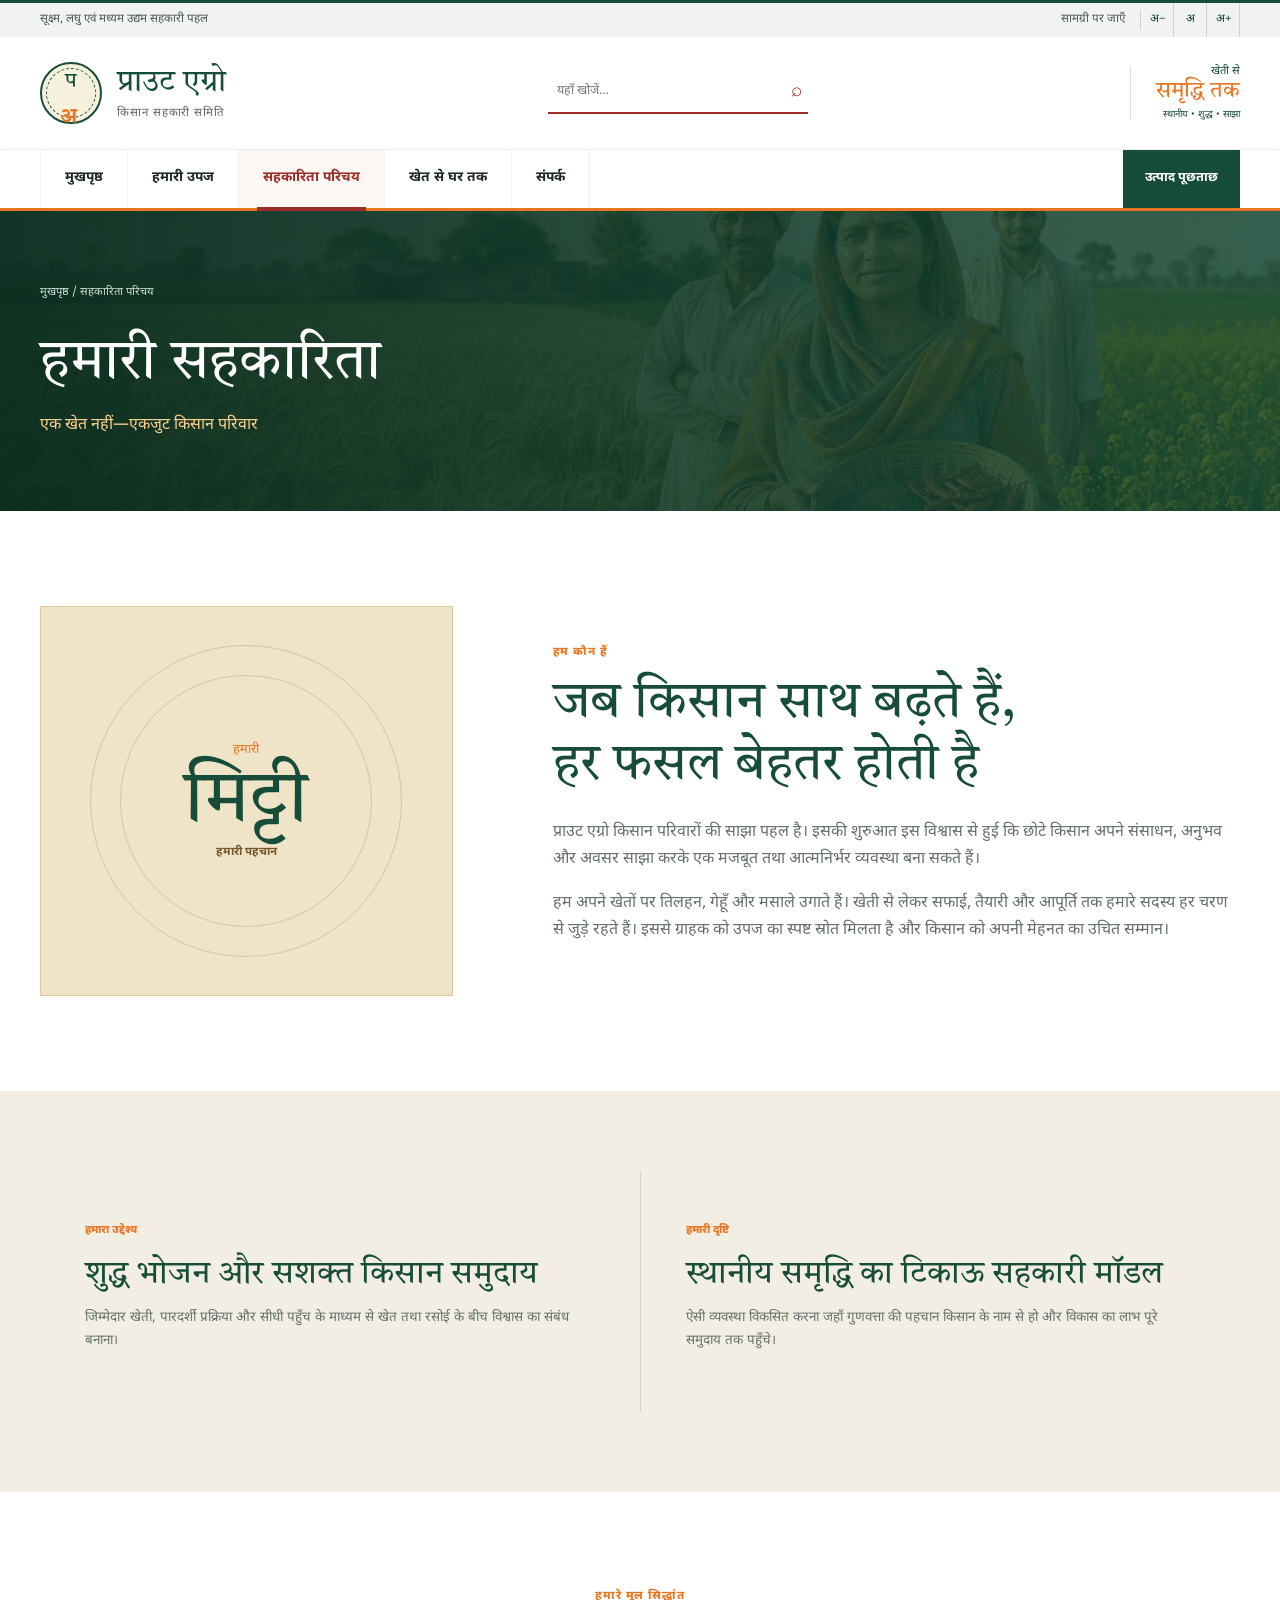
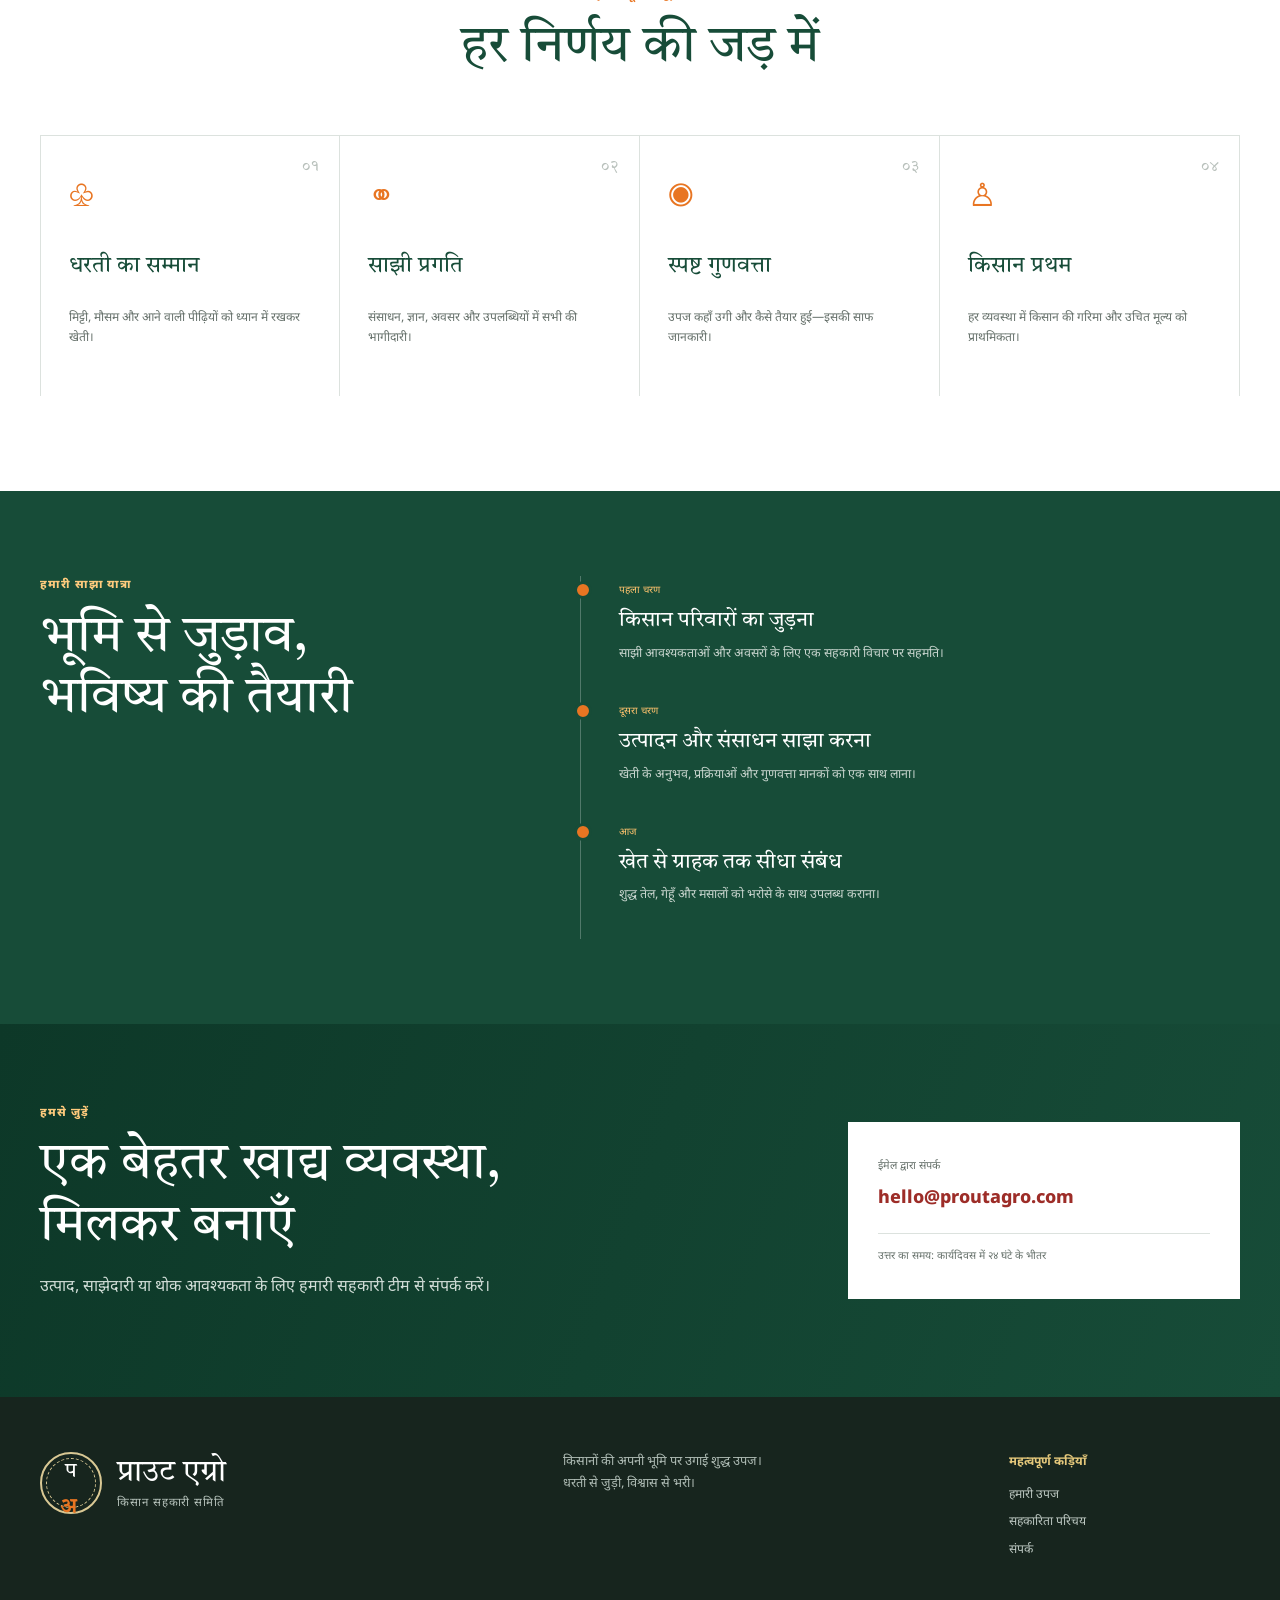
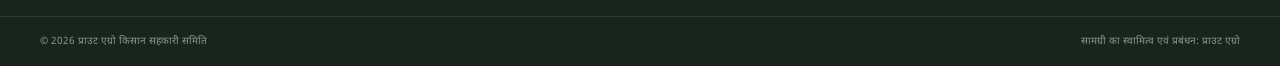
==== pages/about.html @ 356a177a "ui" ====
<!doctype html>
<html lang="hi">
<head>
  <meta charset="utf-8"><meta name="viewport" content="width=device-width, initial-scale=1"><meta name="description" content="प्राउट एग्रो किसान सहकारी समिति की सोच, कार्यप्रणाली और मूल्यों के बारे में जानें।"><meta name="theme-color" content="#174c38"><title>सहकारिता परिचय | प्राउट एग्रो</title><link rel="stylesheet" href="../css/style.css"><script src="../js/main.js" defer></script>
</head>
<body>
  <a class="skip-link" href="#mukhya">मुख्य सामग्री पर जाएँ</a>
  <div class="top-strip"><div class="container"><span>सूक्ष्म, लघु एवं मध्यम उद्यम सहकारी पहल</span><div><a href="#mukhya">सामग्री पर जाएँ</a><button type="button" data-size="minus" aria-label="अक्षर छोटे करें">अ−</button><button type="button" data-size="reset" aria-label="अक्षर सामान्य करें">अ</button><button type="button" data-size="plus" aria-label="अक्षर बड़े करें">अ+</button></div></div></div>
  <header class="site-header"><div class="container identity-row"><a class="brand" href="../index.html" aria-label="प्राउट एग्रो मुखपृष्ठ"><span class="brand-seal"><i>प</i><b>अ</b></span><span><strong>प्राउट एग्रो</strong><small>किसान सहकारी समिति</small></span></a><form class="search" role="search"><label class="sr-only" for="khoj">खोजें</label><input id="khoj" type="search" placeholder="यहाँ खोजें…"><button type="submit" aria-label="खोजें">⌕</button></form><div class="identity-badge"><span>खेती से</span><strong>समृद्धि तक</strong><small>स्थानीय • शुद्ध • साझा</small></div></div><div class="nav-bar"><div class="container nav-wrap"><button class="nav-toggle" type="button" aria-expanded="false" aria-controls="site-nav"><span class="sr-only">मेन्यू खोलें</span><span></span><span></span><span></span></button><nav id="site-nav" class="site-nav" aria-label="मुख्य मेन्यू"><a href="../index.html">मुखपृष्ठ</a><a href="../index.html#upaj">हमारी उपज</a><a class="active" href="about.html">सहकारिता परिचय</a><a href="../index.html#prakriya">खेत से घर तक</a><a href="../index.html#sampark">संपर्क</a></nav><a class="nav-enquiry" href="../index.html#sampark">उत्पाद पूछताछ</a></div></div></header>
  <main id="mukhya">
    <section class="page-banner"><div class="container"><p>मुखपृष्ठ / सहकारिता परिचय</p><h1>हमारी सहकारिता</h1><span>एक खेत नहीं—एकजुट किसान परिवार</span></div></section>
    <section class="about-lead section"><div class="container about-grid"><div class="about-mark"><span>हमारी</span><strong>मिट्टी</strong><b>हमारी पहचान</b></div><div><p class="section-tag">हम कौन हैं</p><h2>जब किसान साथ बढ़ते हैं,<br>हर फसल बेहतर होती है</h2><p>प्राउट एग्रो किसान परिवारों की साझा पहल है। इसकी शुरुआत इस विश्वास से हुई कि छोटे किसान अपने संसाधन, अनुभव और अवसर साझा करके एक मजबूत तथा आत्मनिर्भर व्यवस्था बना सकते हैं।</p><p>हम अपने खेतों पर तिलहन, गेहूँ और मसाले उगाते हैं। खेती से लेकर सफाई, तैयारी और आपूर्ति तक हमारे सदस्य हर चरण से जुड़े रहते हैं। इससे ग्राहक को उपज का स्पष्ट स्रोत मिलता है और किसान को अपनी मेहनत का उचित सम्मान।</p></div></div></section>
    <section class="mission"><div class="container mission-grid"><article><span>हमारा उद्देश्य</span><h2>शुद्ध भोजन और सशक्त किसान समुदाय</h2><p>जिम्मेदार खेती, पारदर्शी प्रक्रिया और सीधी पहुँच के माध्यम से खेत तथा रसोई के बीच विश्वास का संबंध बनाना।</p></article><article><span>हमारी दृष्टि</span><h2>स्थानीय समृद्धि का टिकाऊ सहकारी मॉडल</h2><p>ऐसी व्यवस्था विकसित करना जहाँ गुणवत्ता की पहचान किसान के नाम से हो और विकास का लाभ पूरे समुदाय तक पहुँचे।</p></article></div></section>
    <section class="section values"><div class="container"><div class="center-title"><p class="section-tag">हमारे मूल सिद्धांत</p><h2>हर निर्णय की जड़ में</h2></div><div class="values-grid"><article><b>०१</b><span>♧</span><h3>धरती का सम्मान</h3><p>मिट्टी, मौसम और आने वाली पीढ़ियों को ध्यान में रखकर खेती।</p></article><article><b>०२</b><span>⚭</span><h3>साझी प्रगति</h3><p>संसाधन, ज्ञान, अवसर और उपलब्धियों में सभी की भागीदारी।</p></article><article><b>०३</b><span>◉</span><h3>स्पष्ट गुणवत्ता</h3><p>उपज कहाँ उगी और कैसे तैयार हुई—इसकी साफ जानकारी।</p></article><article><b>०४</b><span>♙</span><h3>किसान प्रथम</h3><p>हर व्यवस्था में किसान की गरिमा और उचित मूल्य को प्राथमिकता।</p></article></div></div></section>
    <section class="history"><div class="container history-grid"><div><p class="section-tag light">हमारी साझा यात्रा</p><h2>भूमि से जुड़ाव,<br>भविष्य की तैयारी</h2></div><ol><li><span>पहला चरण</span><strong>किसान परिवारों का जुड़ना</strong><p>साझी आवश्यकताओं और अवसरों के लिए एक सहकारी विचार पर सहमति।</p></li><li><span>दूसरा चरण</span><strong>उत्पादन और संसाधन साझा करना</strong><p>खेती के अनुभव, प्रक्रियाओं और गुणवत्ता मानकों को एक साथ लाना।</p></li><li><span>आज</span><strong>खेत से ग्राहक तक सीधा संबंध</strong><p>शुद्ध तेल, गेहूँ और मसालों को भरोसे के साथ उपलब्ध कराना।</p></li></ol></div></section>
    <section class="contact"><div class="container contact-grid"><div><p class="section-tag light">हमसे जुड़ें</p><h2>एक बेहतर खाद्य व्यवस्था,<br>मिलकर बनाएँ</h2><p>उत्पाद, साझेदारी या थोक आवश्यकता के लिए हमारी सहकारी टीम से संपर्क करें।</p></div><div class="contact-card"><span>ईमेल द्वारा संपर्क</span><a href="mailto:hello@proutagro.com">hello@proutagro.com</a><hr><small>उत्तर का समय: कार्यदिवस में २४ घंटे के भीतर</small></div></div></section>
  </main>
  <footer><div class="container footer-main"><a class="brand footer-brand" href="../index.html"><span class="brand-seal"><i>प</i><b>अ</b></span><span><strong>प्राउट एग्रो</strong><small>किसान सहकारी समिति</small></span></a><p>किसानों की अपनी भूमि पर उगाई शुद्ध उपज।<br>धरती से जुड़ी, विश्वास से भरी।</p><div><strong>महत्वपूर्ण कड़ियाँ</strong><a href="../index.html#upaj">हमारी उपज</a><a href="about.html">सहकारिता परिचय</a><a href="../index.html#sampark">संपर्क</a></div></div><div class="footer-bottom"><div class="container"><span>© <span data-year></span> प्राउट एग्रो किसान सहकारी समिति</span><span>सामग्री का स्वामित्व एवं प्रबंधन: प्राउट एग्रो</span></div></div></footer>
</body></html>
---- css/style.css ----
@import url('https://fonts.googleapis.com/css2?family=Noto+Sans+Devanagari:wght@400;500;600;700;800&family=Tiro+Devanagari+Hindi:ital@0;1&display=swap');
:root{--green:#174c38;--green2:#0d3828;--saffron:#e87522;--gold:#dca431;--cream:#f7f3e8;--paper:#fff;--ink:#1d2923;--muted:#66716b;--line:#dce2de;--red:#9d2d28;--dev:"Noto Sans Devanagari",sans-serif;--serif:"Tiro Devanagari Hindi",serif}*{box-sizing:border-box}html{scroll-behavior:smooth}body{margin:0;font-family:var(--dev);color:var(--ink);background:#fff;line-height:1.7}a{text-decoration:none;color:inherit}button,input{font:inherit}.container{width:min(1200px,calc(100% - 40px));margin:auto}.skip-link{position:absolute;left:-9999px;background:#fff;padding:8px;z-index:99}.skip-link:focus{left:8px}.sr-only{position:absolute;width:1px;height:1px;padding:0;margin:-1px;overflow:hidden;clip:rect(0,0,0,0);white-space:nowrap;border:0}
.top-strip{background:#f1f3f2;border-top:3px solid var(--green);font-size:.73rem;color:#4c5751}.top-strip .container{height:34px;display:flex;align-items:center;justify-content:space-between}.top-strip .container>div{display:flex;align-items:center;height:100%}.top-strip a{padding:0 15px;border-right:1px solid #ccd2ce}.top-strip button{height:100%;min-width:33px;border:0;border-right:1px solid #ccd2ce;background:transparent;color:var(--green);cursor:pointer}.site-header{background:#fff}.identity-row{height:112px;display:flex;align-items:center;justify-content:space-between;gap:35px}.brand{display:flex;align-items:center;gap:15px}.brand-seal{width:62px;height:62px;border:2px solid var(--green);border-radius:50%;position:relative;display:grid;place-items:center;background:#f5f1dc;color:var(--green)}.brand-seal:after{content:"";position:absolute;inset:4px;border:1px dashed var(--green);border-radius:50%}.brand-seal i,.brand-seal b{font-style:normal;font-family:var(--serif);font-size:21px;position:relative;z-index:1}.brand-seal b{color:var(--saffron);margin-left:-5px}.brand>span:last-child{display:flex;flex-direction:column;line-height:1.2}.brand strong{font-family:var(--serif);font-size:1.9rem;color:var(--green);font-weight:400}.brand small{font-size:.72rem;color:#5b665f;letter-spacing:.08em;margin-top:5px}.search{display:flex;border-bottom:2px solid var(--red);width:260px}.search input{border:0;background:transparent;padding:9px;width:100%;outline:none;font-size:.78rem}.search button{border:0;background:transparent;color:var(--red);font-size:1.2rem}.identity-badge{border-left:1px solid var(--line);padding-left:25px;display:flex;flex-direction:column;text-align:right;line-height:1.15;color:var(--green)}.identity-badge span{font-size:.7rem}.identity-badge strong{font-family:var(--serif);font-size:1.4rem;color:var(--saffron);font-weight:400}.identity-badge small{font-size:.6rem;margin-top:5px}.nav-bar{border-top:1px solid #edf0ee;border-bottom:3px solid var(--saffron);box-shadow:0 2px 6px rgba(20,50,35,.08)}.nav-wrap{height:58px;display:flex;align-items:stretch;justify-content:space-between}.site-nav{display:flex;align-items:stretch}.site-nav a{display:flex;align-items:center;padding:0 24px;font-weight:700;font-size:.86rem;border-right:1px solid #edf0ee;position:relative}.site-nav a:first-child{border-left:1px solid #edf0ee}.site-nav a.active,.site-nav a:hover{color:var(--red);background:#fbf7f2}.site-nav a.active:after{content:"";height:4px;background:var(--red);position:absolute;bottom:-3px;left:18px;right:18px}.nav-enquiry{display:flex;align-items:center;background:var(--green);color:white;padding:0 22px;font-size:.8rem;font-weight:700}.nav-toggle{display:none;border:0;background:transparent}.nav-toggle span:not(.sr-only){display:block;width:25px;height:2px;background:var(--green);margin:5px}
.hero{height:590px;position:relative;overflow:hidden;background:#e8dfca}.hero>img{width:100%;height:100%;object-fit:cover;object-position:center}.hero-shade{position:absolute;inset:0;background:linear-gradient(90deg,rgba(8,31,22,.83) 0%,rgba(8,31,22,.48) 35%,transparent 61%)}.hero-content{position:absolute;inset:0;display:flex;justify-content:center;flex-direction:column;color:white}.hero-kicker{display:inline-block;font-size:.78rem;letter-spacing:.08em;color:#ffe3a3;font-weight:700;margin:0 0 14px}.hero h1{font-family:var(--serif);font-size:clamp(3.4rem,6vw,6rem);font-weight:400;line-height:1.06;margin:0;text-shadow:0 2px 3px rgba(0,0,0,.15)}.hero h1 span{color:#ffb14d}.hero-content>p:not(.hero-kicker){max-width:580px;font-size:1.1rem;margin:22px 0 30px;color:#f2f5f3}.hero-actions{display:flex;gap:12px}.button{padding:13px 23px;font-weight:700;font-size:.86rem;display:inline-flex;align-items:center;justify-content:center;border-radius:2px}.saffron{background:var(--saffron);color:white}.outline{color:white;border:1px solid rgba(255,255,255,.72)}.pale{background:#fff;color:var(--green)}.hero-dots{position:absolute;bottom:22px;left:50%;display:flex;gap:8px}.hero-dots i{width:9px;height:9px;border-radius:50%;background:rgba(255,255,255,.6)}.hero-dots .current{width:26px;border-radius:5px;background:var(--saffron)}
.notice{height:48px;background:#eee;color:#27322c;border-bottom:1px solid #d6dad7;font-size:.76rem}.notice .container{height:100%;display:flex;align-items:center}.notice strong{height:100%;display:flex;align-items:center;gap:7px;white-space:nowrap;color:white;background:var(--red);padding:0 20px;position:relative}.notice strong:after{content:"";position:absolute;right:-12px;border-top:24px solid transparent;border-bottom:24px solid transparent;border-left:12px solid var(--red)}.ticker{overflow:hidden;margin-left:28px;white-space:nowrap}.ticker p{margin:0;animation:ticker 24s linear infinite}@keyframes ticker{from{transform:translateX(25%)}to{transform:translateX(-100%)}}.quick-links{background:#fff;border-bottom:1px solid var(--line);box-shadow:0 6px 15px rgba(20,50,35,.06)}.quick-grid{display:grid;grid-template-columns:repeat(4,1fr)}.quick-grid>a{min-height:105px;display:flex;align-items:center;gap:16px;padding:15px 30px;border-right:1px solid var(--line)}.quick-grid>a:first-child{border-left:1px solid var(--line)}.quick-icon{width:46px;height:46px;border-radius:50%;display:grid;place-items:center;background:#f5eee1;color:var(--saffron);font-size:1.4rem}.quick-grid a>span:last-child{display:flex;flex-direction:column}.quick-grid strong{font-size:.94rem;color:var(--green)}.quick-grid small{font-size:.67rem;color:var(--muted)}
.section{padding:95px 0}.section-tag{color:var(--saffron);font-size:.72rem;font-weight:800;letter-spacing:.08em;margin:0 0 12px}.section-tag.light{color:#ffcb7d}.title-row{display:flex;justify-content:space-between;align-items:end;gap:60px;margin-bottom:45px}.title-row h2,.cooperative h2,.center-title h2,.contact h2,.about-lead h2,.mission h2,.history h2{font-family:var(--serif);font-size:clamp(2.1rem,4vw,3.4rem);line-height:1.2;font-weight:400;margin:0;color:var(--green)}.title-row>p{max-width:470px;color:var(--muted);margin:0}.produce{background:#faf9f5}.produce-grid{display:grid;grid-template-columns:repeat(3,1fr);gap:25px}.produce-grid article{background:white;border:1px solid #e3e3dd;box-shadow:0 5px 15px rgba(15,52,37,.05);transition:.25s}.produce-grid article:hover{transform:translateY(-5px);box-shadow:0 12px 25px rgba(15,52,37,.1)}.produce-visual{height:210px;display:flex;align-items:center;justify-content:center;flex-direction:column;color:white;position:relative;overflow:hidden}.produce-visual:before,.produce-visual:after{content:"";position:absolute;border-radius:50%;border:1px solid rgba(255,255,255,.25)}.produce-visual:before{width:170px;height:170px}.produce-visual:after{width:125px;height:125px}.produce-visual span,.produce-visual b{position:relative;z-index:1}.produce-visual span{font-size:.8rem}.produce-visual b{font-family:var(--serif);font-size:3.1rem;font-weight:400}.mustard{background:radial-gradient(circle at 70% 30%,#e5af2b,#a86510)}.wheat{background:radial-gradient(circle at 70% 30%,#d5b470,#856129)}.spices{background:radial-gradient(circle at 70% 30%,#d1643a,#7b261e)}.card-body{padding:26px 28px 30px}.status{font-size:.62rem;color:var(--red);background:#fbebe9;padding:5px 9px;font-weight:700}.card-body h3{font-family:var(--serif);font-size:1.65rem;color:var(--green);font-weight:400;margin:16px 0 6px}.card-body p{font-size:.83rem;color:var(--muted);min-height:72px}.card-body a{font-size:.77rem;color:var(--red);font-weight:800}.card-body a b{margin-left:8px}
.cooperative{background:var(--green);color:white;padding:90px 0;position:relative;overflow:hidden}.cooperative:after{content:"प";position:absolute;right:-30px;bottom:-180px;font-family:var(--serif);font-size:500px;color:rgba(255,255,255,.025)}.cooperative-grid{display:grid;grid-template-columns:1fr 1fr;gap:100px;align-items:center;position:relative;z-index:1}.cooperative h2,.contact h2,.history h2{color:white}.cooperative p:not(.section-tag){color:#d6e0db;max-width:600px;margin:20px 0 30px}.stats{display:grid;grid-template-columns:1fr 1fr;border:1px solid rgba(255,255,255,.2)}.stats>div{padding:30px;border-right:1px solid rgba(255,255,255,.2);border-bottom:1px solid rgba(255,255,255,.2);display:flex;flex-direction:column}.stats>div:nth-child(even){border-right:0}.stats>div:nth-child(n+3){border-bottom:0}.stats strong{font-family:var(--serif);font-size:2.6rem;color:#ffbd61;font-weight:400}.stats span{font-size:.73rem;color:#dce5e0}.center-title{text-align:center;margin-bottom:55px}.center-title>p:last-child{color:var(--muted)}.process-line{display:grid;grid-template-columns:repeat(4,1fr);position:relative}.process-line:before{content:"";position:absolute;height:2px;left:12%;right:12%;top:53px;background:#e0d5bf}.process-line>div{text-align:center;position:relative;padding:0 28px}.process-line i{position:absolute;top:0;right:30%;width:25px;height:25px;background:var(--saffron);color:white;border-radius:50%;font-style:normal;font-size:.65rem;display:grid;place-items:center;z-index:2}.process-symbol{width:105px;height:105px;border-radius:50%;display:grid;place-items:center;background:var(--cream);border:7px solid white;box-shadow:0 0 0 1px #e0d5bf;margin:auto;font-size:2.5rem;color:var(--green);position:relative}.process-line h3{font-family:var(--serif);font-size:1.3rem;color:var(--green);font-weight:400;margin:20px 0 5px}.process-line p{font-size:.76rem;color:var(--muted);margin:0}.contact{padding:80px 0;background:linear-gradient(110deg,var(--green2),var(--green));color:white}.contact-grid{display:grid;grid-template-columns:1.3fr .7fr;gap:80px;align-items:center}.contact p:not(.section-tag){max-width:620px;color:#d1ddd7}.contact-card{background:white;color:var(--ink);padding:30px}.contact-card span{font-size:.68rem;color:var(--muted)}.contact-card a{display:block;color:var(--red);font-size:1.12rem;font-weight:800;margin:5px 0 18px}.contact-card hr{border:0;border-top:1px solid var(--line)}.contact-card small{color:var(--muted);font-size:.66rem}
footer{background:#17251e;color:white}.footer-main{padding:55px 0;display:grid;grid-template-columns:1.2fr 1fr .6fr;gap:60px;align-items:start}.footer-brand .brand-seal{border-color:#d9c894;background:transparent;color:#fff}.footer-brand .brand-seal:after{border-color:#d9c894}.footer-brand strong{color:white}.footer-brand small{color:#b8c4bd}.footer-main>p{color:#aebbb4;font-size:.8rem;margin:0}.footer-main>div{display:flex;flex-direction:column;gap:7px;font-size:.76rem}.footer-main>div strong{color:#e5c87b;margin-bottom:5px}.footer-main>div a{color:#bdc8c2}.footer-bottom{border-top:1px solid rgba(255,255,255,.1);padding:16px 0;font-size:.63rem;color:#87978e}.footer-bottom .container{display:flex;justify-content:space-between}
.page-banner{background:linear-gradient(90deg,rgba(9,46,32,.96),rgba(23,76,56,.8)),url('../media/kisan-sahkarita-hero.png') center 58%/cover;padding:72px 0;color:white}.page-banner p{font-size:.7rem;color:#d0dcd6;margin:0}.page-banner h1{font-family:var(--serif);font-size:3.5rem;font-weight:400;margin:15px 0 0}.page-banner span{color:#ffd18e}.about-grid{display:grid;grid-template-columns:.75fr 1.25fr;gap:100px;align-items:center}.about-mark{height:390px;background:#efe4c7;display:flex;flex-direction:column;align-items:center;justify-content:center;position:relative;border:1px solid #ddca9b}.about-mark:before,.about-mark:after{content:"";position:absolute;border:1px solid rgba(23,76,56,.18);border-radius:50%}.about-mark:before{width:250px;height:250px}.about-mark:after{width:310px;height:310px}.about-mark span,.about-mark strong,.about-mark b{position:relative;z-index:1}.about-mark span{font-size:.8rem;color:var(--saffron)}.about-mark strong{font-family:var(--serif);font-size:4.6rem;color:var(--green);font-weight:400;line-height:1.1}.about-mark b{font-size:.72rem;color:#76572d}.about-lead h2{margin-bottom:22px}.about-lead p:not(.section-tag){color:var(--muted)}.mission{background:#f2eee3;padding:80px 0}.mission-grid{display:grid;grid-template-columns:1fr 1fr;gap:1px;background:#d9d4c8}.mission article{background:#f2eee3;padding:45px}.mission article>span{font-size:.7rem;font-weight:800;color:var(--saffron)}.mission h2{font-size:2rem;margin:12px 0}.mission p{color:var(--muted);font-size:.84rem}.values-grid{display:grid;grid-template-columns:repeat(4,1fr);border-top:1px solid var(--line)}.values-grid article{position:relative;padding:35px 28px;border-right:1px solid var(--line)}.values-grid article:first-child{border-left:1px solid var(--line)}.values-grid b{position:absolute;right:20px;top:18px;color:#b9c1bc;font-family:var(--serif);font-weight:400}.values-grid>article>span{font-size:2rem;color:var(--saffron)}.values-grid h3{font-family:var(--serif);font-size:1.4rem;color:var(--green);font-weight:400}.values-grid p{font-size:.76rem;color:var(--muted)}.history{background:var(--green);color:white;padding:85px 0}.history-grid{display:grid;grid-template-columns:.8fr 1.2fr;gap:100px}.history ol{list-style:none;margin:0;padding:0;border-left:1px solid rgba(255,255,255,.25)}.history li{padding:0 0 32px 38px;position:relative}.history li:before{content:"";position:absolute;left:-7px;top:5px;width:12px;height:12px;border-radius:50%;background:var(--saffron);border:3px solid var(--green)}.history li span{font-size:.63rem;color:#ffc36d}.history li strong{display:block;font-family:var(--serif);font-size:1.3rem;font-weight:400}.history li p{color:#c7d4cd;font-size:.78rem;margin:5px 0 0}
@media(max-width:900px){.identity-badge{display:none}.site-nav{display:none;position:absolute;top:100%;left:0;right:0;background:white;flex-direction:column;z-index:20;box-shadow:0 10px 20px rgba(0,0,0,.1)}.site-nav.open{display:flex}.site-nav a{padding:15px 20px;border-bottom:1px solid var(--line)}.nav-wrap{position:relative}.nav-toggle{display:block}.nav-enquiry{margin-left:auto}.hero{height:530px}.hero>img{object-position:62% center}.quick-grid{grid-template-columns:1fr 1fr}.produce-grid{grid-template-columns:1fr}.produce-grid article{display:grid;grid-template-columns:.7fr 1.3fr}.cooperative-grid,.contact-grid,.about-grid,.history-grid{grid-template-columns:1fr}.process-line{grid-template-columns:1fr 1fr;gap:45px}.process-line:before{display:none}.values-grid{grid-template-columns:1fr 1fr}.footer-main{grid-template-columns:1fr 1fr}.footer-main>p{grid-column:1/-1}}
@media(max-width:600px){.container{width:min(100% - 28px,1200px)}.top-strip .container>span,.top-strip a{display:none}.top-strip .container{justify-content:flex-end}.identity-row{height:90px}.brand-seal{width:52px;height:52px}.brand strong{font-size:1.45rem}.search{display:none}.nav-wrap{height:52px}.hero{height:580px}.hero>img{object-position:68% center}.hero-shade{background:linear-gradient(90deg,rgba(8,31,22,.9),rgba(8,31,22,.47))}.hero-content{justify-content:flex-end;padding-bottom:70px}.hero h1{font-size:3.25rem}.hero-content>p:not(.hero-kicker){font-size:.9rem}.hero-actions{flex-direction:column;align-items:flex-start}.notice{height:44px}.notice strong{padding:0 10px}.quick-grid{grid-template-columns:1fr}.quick-grid>a{min-height:80px;border-bottom:1px solid var(--line)}.section{padding:65px 0}.title-row{flex-direction:column;align-items:flex-start;gap:20px}.produce-grid article{display:block}.cooperative-grid{gap:45px}.stats>div{padding:20px}.process-line{grid-template-columns:1fr}.contact-grid{gap:35px}.footer-main{grid-template-columns:1fr;gap:30px}.footer-main>p{grid-column:auto}.footer-bottom .container{flex-direction:column;gap:6px}.about-mark{height:310px}.mission-grid{grid-template-columns:1fr}.mission article{padding:30px}.values-grid{grid-template-columns:1fr}.values-grid article,.values-grid article:first-child{border-left:1px solid var(--line);border-bottom:1px solid var(--line)}.page-banner h1{font-size:2.8rem}}
@media(prefers-reduced-motion:reduce){html{scroll-behavior:auto}.ticker p{animation:none}.produce-grid article{transition:none}}
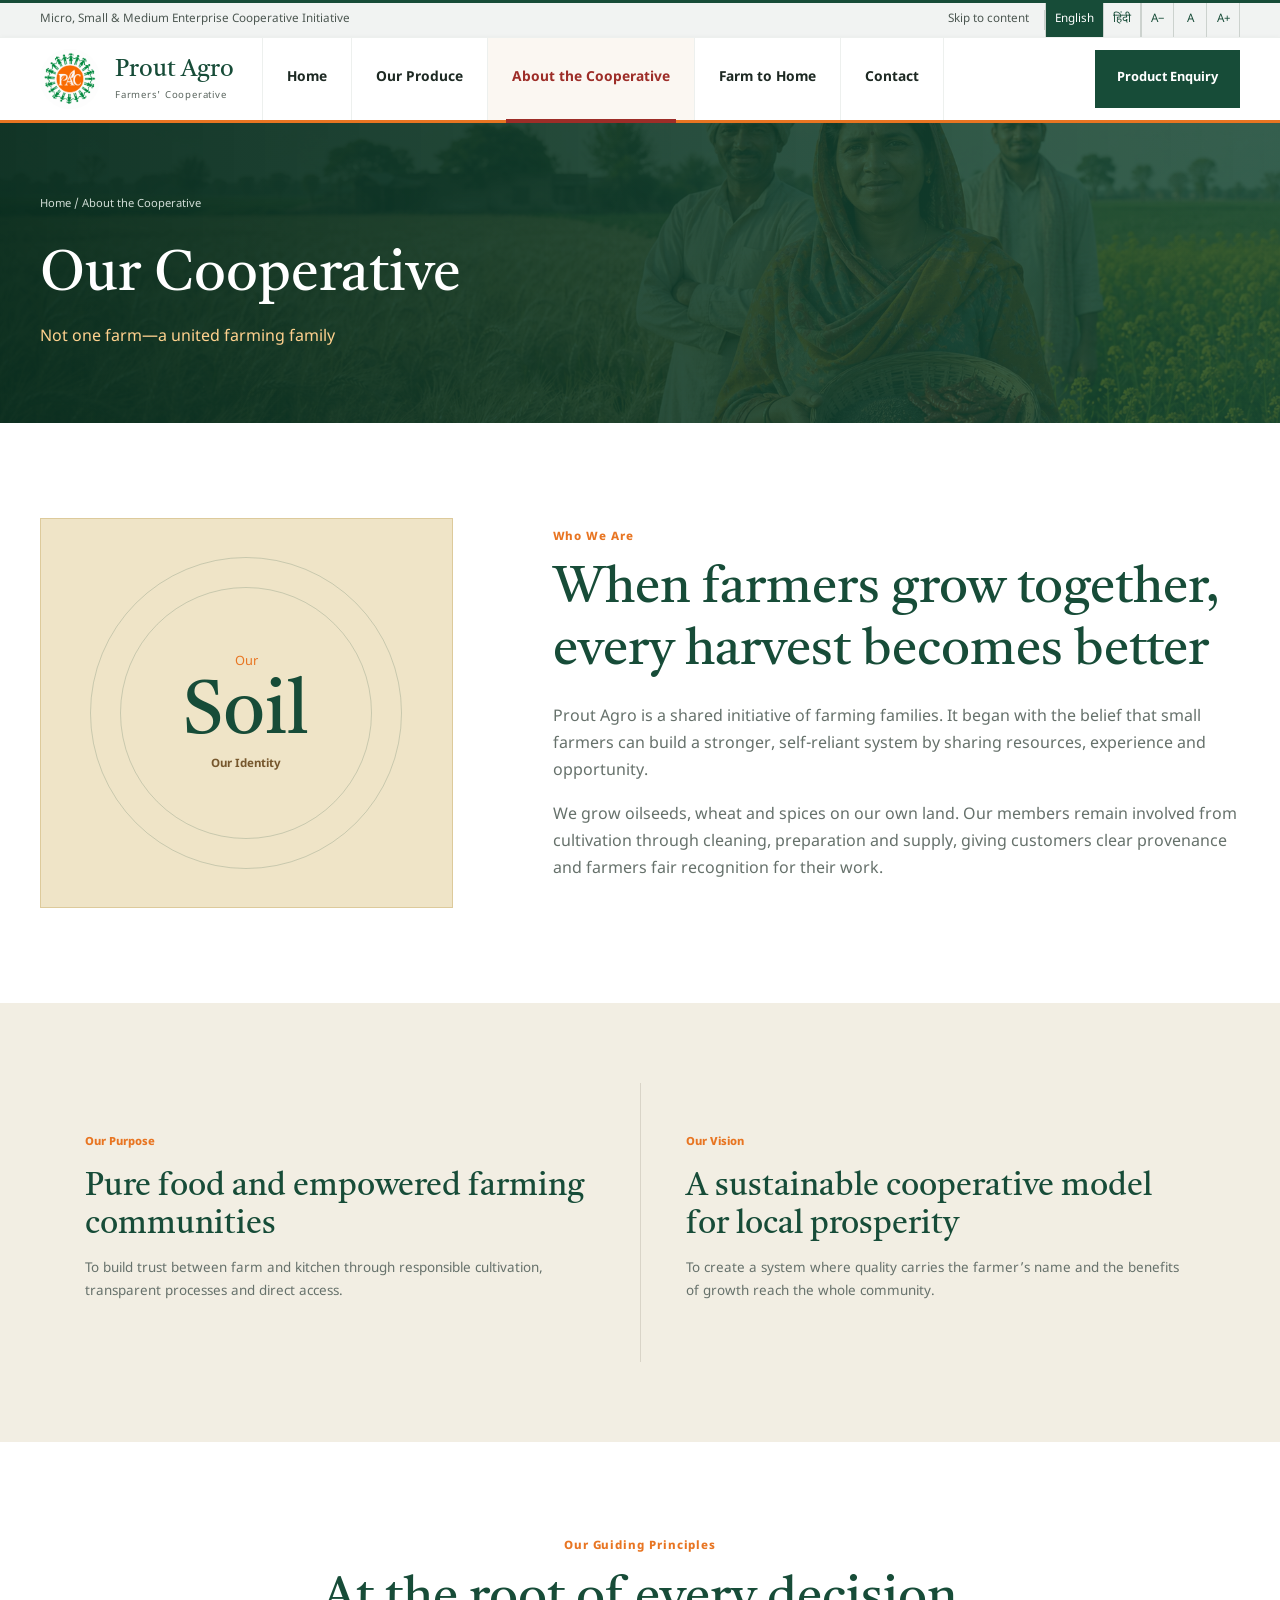
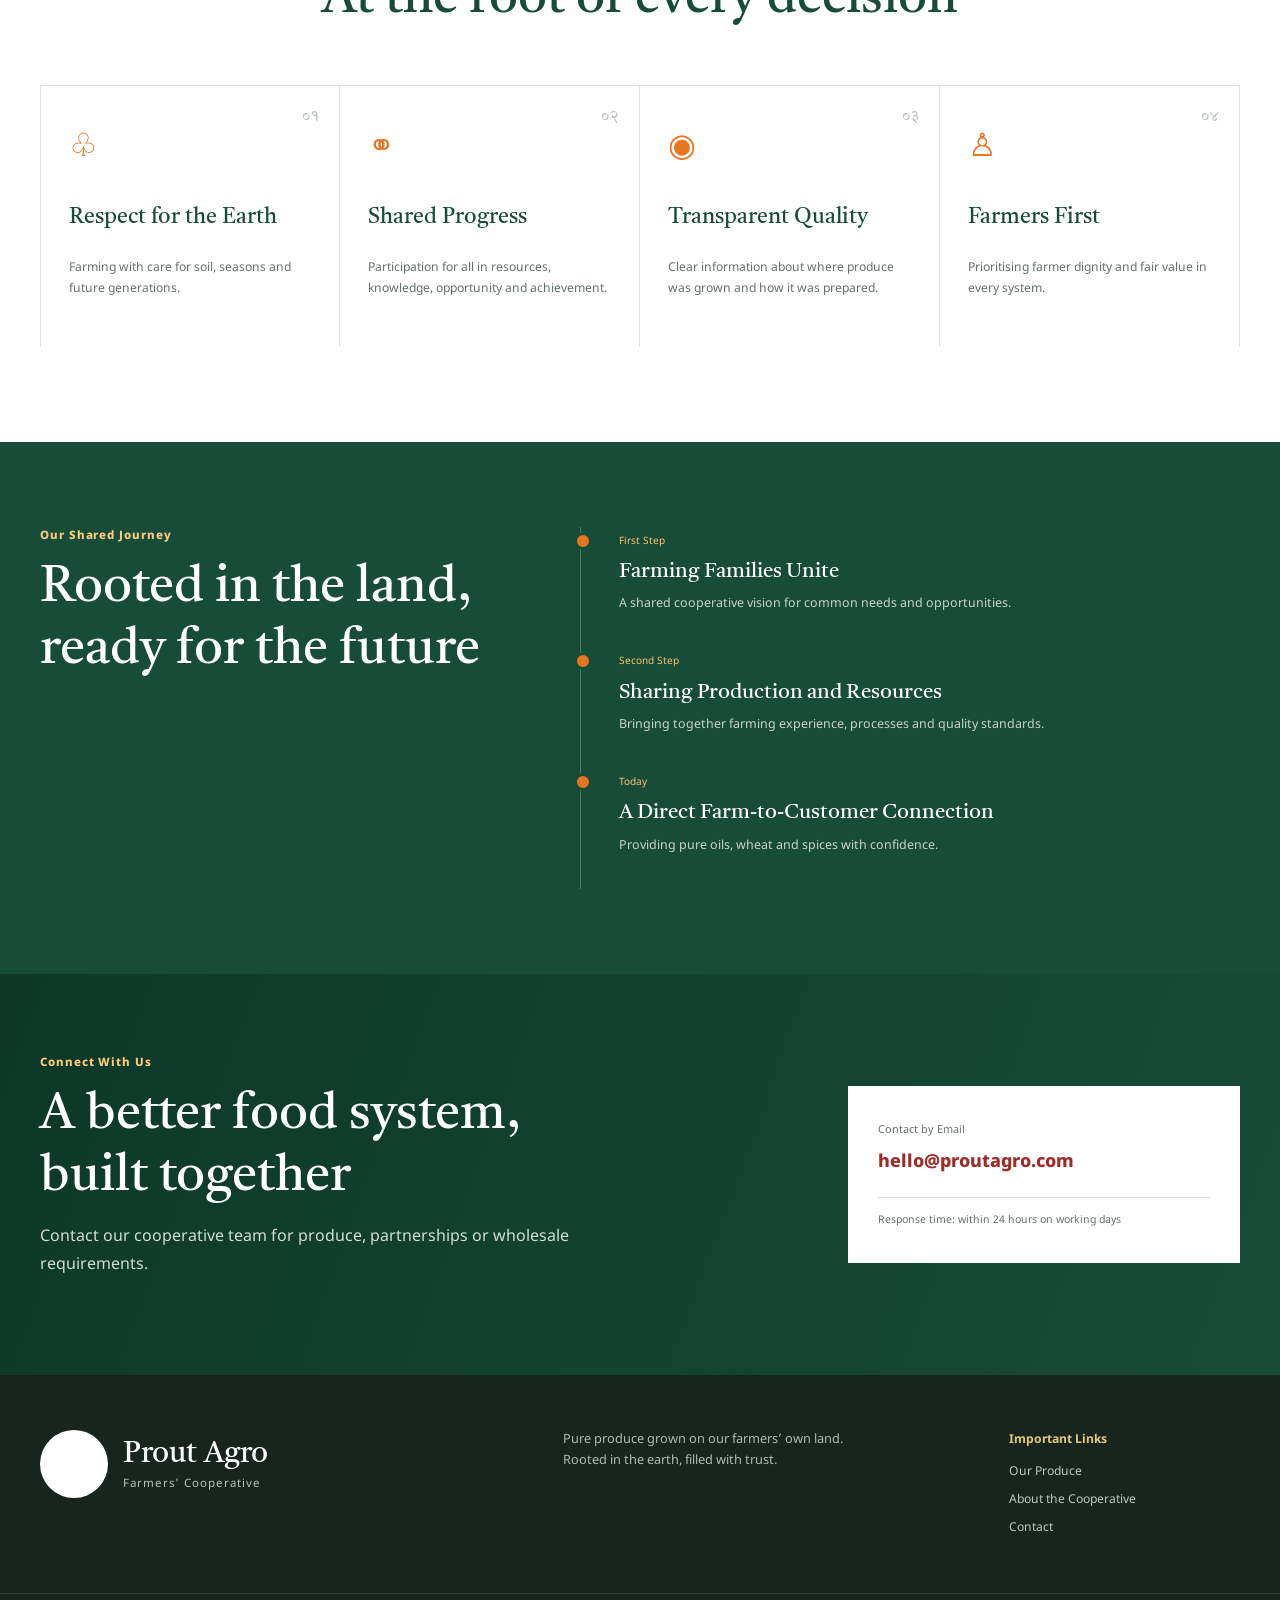
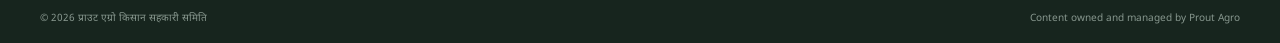
==== commit 6d663919: "ui" ====
--- a/pages/about.html
+++ b/pages/about.html
@@ -1,11 +1,11 @@
 <!doctype html>
-<html lang="hi">
+<html lang="en">
 <head>
-  <meta charset="utf-8"><meta name="viewport" content="width=device-width, initial-scale=1"><meta name="description" content="प्राउट एग्रो किसान सहकारी समिति की सोच, कार्यप्रणाली और मूल्यों के बारे में जानें।"><meta name="theme-color" content="#174c38"><title>सहकारिता परिचय | प्राउट एग्रो</title><link rel="stylesheet" href="../css/style.css"><script src="../js/main.js" defer></script>
+  <meta charset="utf-8"><meta name="viewport" content="width=device-width, initial-scale=1"><meta name="description" content="Learn about Prout Agro, a farmer-owned MSME cooperative built around shared resources, responsible cultivation and honest farm produce."><meta name="keywords" content="about Prout Agro, farmers cooperative, Indian MSME, cooperative farming, responsible agriculture"><meta name="author" content="Prout Agro Farmers' Cooperative"><meta name="robots" content="index, follow, max-image-preview:large"><meta name="theme-color" content="#174c38"><meta property="og:type" content="website"><meta property="og:site_name" content="Prout Agro"><meta property="og:title" content="About Prout Agro Farmers' Cooperative"><meta property="og:description" content="Meet the farmer-owned cooperative behind our oils, wheat and spices."><meta property="og:image" content="../media/kisan-sahkarita-hero.png"><meta property="og:image:alt" content="Prout Agro cooperative farmers in their fields"><meta property="og:locale" content="en_IN"><meta property="og:locale:alternate" content="hi_IN"><meta name="twitter:card" content="summary_large_image"><meta name="twitter:title" content="About Prout Agro"><meta name="twitter:description" content="A shared purpose, responsible cultivation and honest farm produce."><meta name="twitter:image" content="../media/kisan-sahkarita-hero.png"><link rel="icon" type="image/png" href="../media/meta/favicon-96x96.png" sizes="96x96"><link rel="icon" type="image/svg+xml" href="../media/meta/favicon.svg"><link rel="shortcut icon" href="../media/meta/favicon.ico"><link rel="apple-touch-icon" sizes="180x180" href="../media/meta/apple-touch-icon.png"><link rel="manifest" href="../media/meta/site.webmanifest"><title>About the Cooperative | Prout Agro</title><link rel="stylesheet" href="../css/style.css"><script src="../js/main.js" defer></script><script type="application/ld+json">{"@context":"https://schema.org","@type":"AboutPage","name":"About Prout Agro Farmers' Cooperative","description":"The story, purpose and values of Prout Agro Farmers' Cooperative.","about":{"@type":"Organization","name":"Prout Agro Farmers' Cooperative","logo":"../media/logo.png"}}</script>
 </head>
 <body>
   <a class="skip-link" href="#mukhya">मुख्य सामग्री पर जाएँ</a>
-  <div class="top-strip"><div class="container"><span>सूक्ष्म, लघु एवं मध्यम उद्यम सहकारी पहल</span><div><a href="#mukhya">सामग्री पर जाएँ</a><button type="button" data-size="minus" aria-label="अक्षर छोटे करें">अ−</button><button type="button" data-size="reset" aria-label="अक्षर सामान्य करें">अ</button><button type="button" data-size="plus" aria-label="अक्षर बड़े करें">अ+</button></div></div></div>
+  <div class="top-strip"><div class="container"><span>सूक्ष्म, लघु एवं मध्यम उद्यम सहकारी पहल</span><div><a href="#mukhya">सामग्री पर जाएँ</a><span class="language-switch" aria-label="Language selection"><button class="active" type="button" data-language="en">English</button><button type="button" data-language="hi">हिंदी</button></span><button type="button" data-size="minus" aria-label="अक्षर छोटे करें">अ−</button><button type="button" data-size="reset" aria-label="अक्षर सामान्य करें">अ</button><button type="button" data-size="plus" aria-label="अक्षर बड़े करें">अ+</button></div></div></div>
   <header class="site-header"><div class="container identity-row"><a class="brand" href="../index.html" aria-label="प्राउट एग्रो मुखपृष्ठ"><span class="brand-seal"><i>प</i><b>अ</b></span><span><strong>प्राउट एग्रो</strong><small>किसान सहकारी समिति</small></span></a><form class="search" role="search"><label class="sr-only" for="khoj">खोजें</label><input id="khoj" type="search" placeholder="यहाँ खोजें…"><button type="submit" aria-label="खोजें">⌕</button></form><div class="identity-badge"><span>खेती से</span><strong>समृद्धि तक</strong><small>स्थानीय • शुद्ध • साझा</small></div></div><div class="nav-bar"><div class="container nav-wrap"><button class="nav-toggle" type="button" aria-expanded="false" aria-controls="site-nav"><span class="sr-only">मेन्यू खोलें</span><span></span><span></span><span></span></button><nav id="site-nav" class="site-nav" aria-label="मुख्य मेन्यू"><a href="../index.html">मुखपृष्ठ</a><a href="../index.html#upaj">हमारी उपज</a><a class="active" href="about.html">सहकारिता परिचय</a><a href="../index.html#prakriya">खेत से घर तक</a><a href="../index.html#sampark">संपर्क</a></nav><a class="nav-enquiry" href="../index.html#sampark">उत्पाद पूछताछ</a></div></div></header>
   <main id="mukhya">
     <section class="page-banner"><div class="container"><p>मुखपृष्ठ / सहकारिता परिचय</p><h1>हमारी सहकारिता</h1><span>एक खेत नहीं—एकजुट किसान परिवार</span></div></section>
--- a/css/style.css
+++ b/css/style.css
@@ -10,3 +10,6 @@
 @media(max-width:900px){.identity-badge{display:none}.site-nav{display:none;position:absolute;top:100%;left:0;right:0;background:white;flex-direction:column;z-index:20;box-shadow:0 10px 20px rgba(0,0,0,.1)}.site-nav.open{display:flex}.site-nav a{padding:15px 20px;border-bottom:1px solid var(--line)}.nav-wrap{position:relative}.nav-toggle{display:block}.nav-enquiry{margin-left:auto}.hero{height:530px}.hero>img{object-position:62% center}.quick-grid{grid-template-columns:1fr 1fr}.produce-grid{grid-template-columns:1fr}.produce-grid article{display:grid;grid-template-columns:.7fr 1.3fr}.cooperative-grid,.contact-grid,.about-grid,.history-grid{grid-template-columns:1fr}.process-line{grid-template-columns:1fr 1fr;gap:45px}.process-line:before{display:none}.values-grid{grid-template-columns:1fr 1fr}.footer-main{grid-template-columns:1fr 1fr}.footer-main>p{grid-column:1/-1}}
 @media(max-width:600px){.container{width:min(100% - 28px,1200px)}.top-strip .container>span,.top-strip a{display:none}.top-strip .container{justify-content:flex-end}.identity-row{height:90px}.brand-seal{width:52px;height:52px}.brand strong{font-size:1.45rem}.search{display:none}.nav-wrap{height:52px}.hero{height:580px}.hero>img{object-position:68% center}.hero-shade{background:linear-gradient(90deg,rgba(8,31,22,.9),rgba(8,31,22,.47))}.hero-content{justify-content:flex-end;padding-bottom:70px}.hero h1{font-size:3.25rem}.hero-content>p:not(.hero-kicker){font-size:.9rem}.hero-actions{flex-direction:column;align-items:flex-start}.notice{height:44px}.notice strong{padding:0 10px}.quick-grid{grid-template-columns:1fr}.quick-grid>a{min-height:80px;border-bottom:1px solid var(--line)}.section{padding:65px 0}.title-row{flex-direction:column;align-items:flex-start;gap:20px}.produce-grid article{display:block}.cooperative-grid{gap:45px}.stats>div{padding:20px}.process-line{grid-template-columns:1fr}.contact-grid{gap:35px}.footer-main{grid-template-columns:1fr;gap:30px}.footer-main>p{grid-column:auto}.footer-bottom .container{flex-direction:column;gap:6px}.about-mark{height:310px}.mission-grid{grid-template-columns:1fr}.mission article{padding:30px}.values-grid{grid-template-columns:1fr}.values-grid article,.values-grid article:first-child{border-left:1px solid var(--line);border-bottom:1px solid var(--line)}.page-banner h1{font-size:2.8rem}}
 @media(prefers-reduced-motion:reduce){html{scroll-behavior:auto}.ticker p{animation:none}.produce-grid article{transition:none}}
+.brand-logo{width:72px;height:72px;object-fit:contain;flex:0 0 auto}.brand-seal{width:68px;height:68px;border:0;background:white url('../media/logo.png') center/contain no-repeat;color:transparent}.brand-seal i,.brand-seal b{display:none}.brand-seal:after{display:none}.footer-brand .brand-logo,.footer-brand .brand-seal{background-color:white;border-radius:50%;padding:3px}.language-switch{display:flex;height:100%;border-left:1px solid #ccd2ce}.language-switch button{padding:0 9px}.language-switch button.active{background:var(--green);color:white}.language-switch+button{border-left:1px solid #ccd2ce}@media(max-width:600px){.brand-logo,.brand-seal{width:56px;height:56px}.language-switch button{padding:0 7px}}
+.search{display:none}.identity-row{justify-content:space-between}.nav-wrap{justify-content:flex-start}.nav-tools{display:flex;align-items:stretch;height:100%;margin-left:auto}.nav-tools>a{display:flex;align-items:center;padding:0 12px;border-left:1px solid #e1e5e2;font-size:.68rem;color:#536058}.nav-tools>button,.nav-tools .language-switch button{height:100%;min-width:32px;border:0;border-left:1px solid #e1e5e2;background:white;color:var(--green);cursor:pointer}.nav-tools .language-switch{border:0}.nav-tools .language-switch button.active{background:var(--green);color:white}.nav-enquiry{margin-left:auto}.nav-enquiry+.nav-tools{margin-left:0}@media(max-width:1050px){.site-nav a{padding:0 13px}.nav-tools>a{display:none}.nav-tools>button{display:none}.nav-tools .language-switch button{display:block}.nav-enquiry{padding:0 14px}}@media(max-width:600px){.nav-enquiry{display:none}.nav-tools{margin-left:auto}.nav-tools .language-switch button{padding:0 9px}.nav-wrap{height:52px}}
+.top-strip{display:block}.nav-wrap{height:82px;align-items:center}.nav-wrap>.brand{margin-right:28px;flex:0 0 auto}.nav-wrap>.brand .brand-logo,.nav-wrap>.brand .brand-seal{width:60px;height:60px}.nav-wrap>.brand strong{font-size:1.5rem}.nav-wrap>.brand small{font-size:.6rem}.site-nav{height:100%}.nav-enquiry{height:58px}.top-strip .language-switch{height:100%}@media(max-width:1050px){.nav-wrap>.brand>span:last-child{display:none}.nav-wrap>.brand{margin-right:14px}.nav-wrap>.brand .brand-logo,.nav-wrap>.brand .brand-seal{width:52px;height:52px}}@media(max-width:600px){.nav-wrap{height:68px}.nav-wrap>.brand{margin-right:auto}.nav-wrap>.brand .brand-logo,.nav-wrap>.brand .brand-seal{width:50px;height:50px}.nav-toggle{order:2}.site-nav{top:100%;height:auto}.top-strip .language-switch button{display:block}}
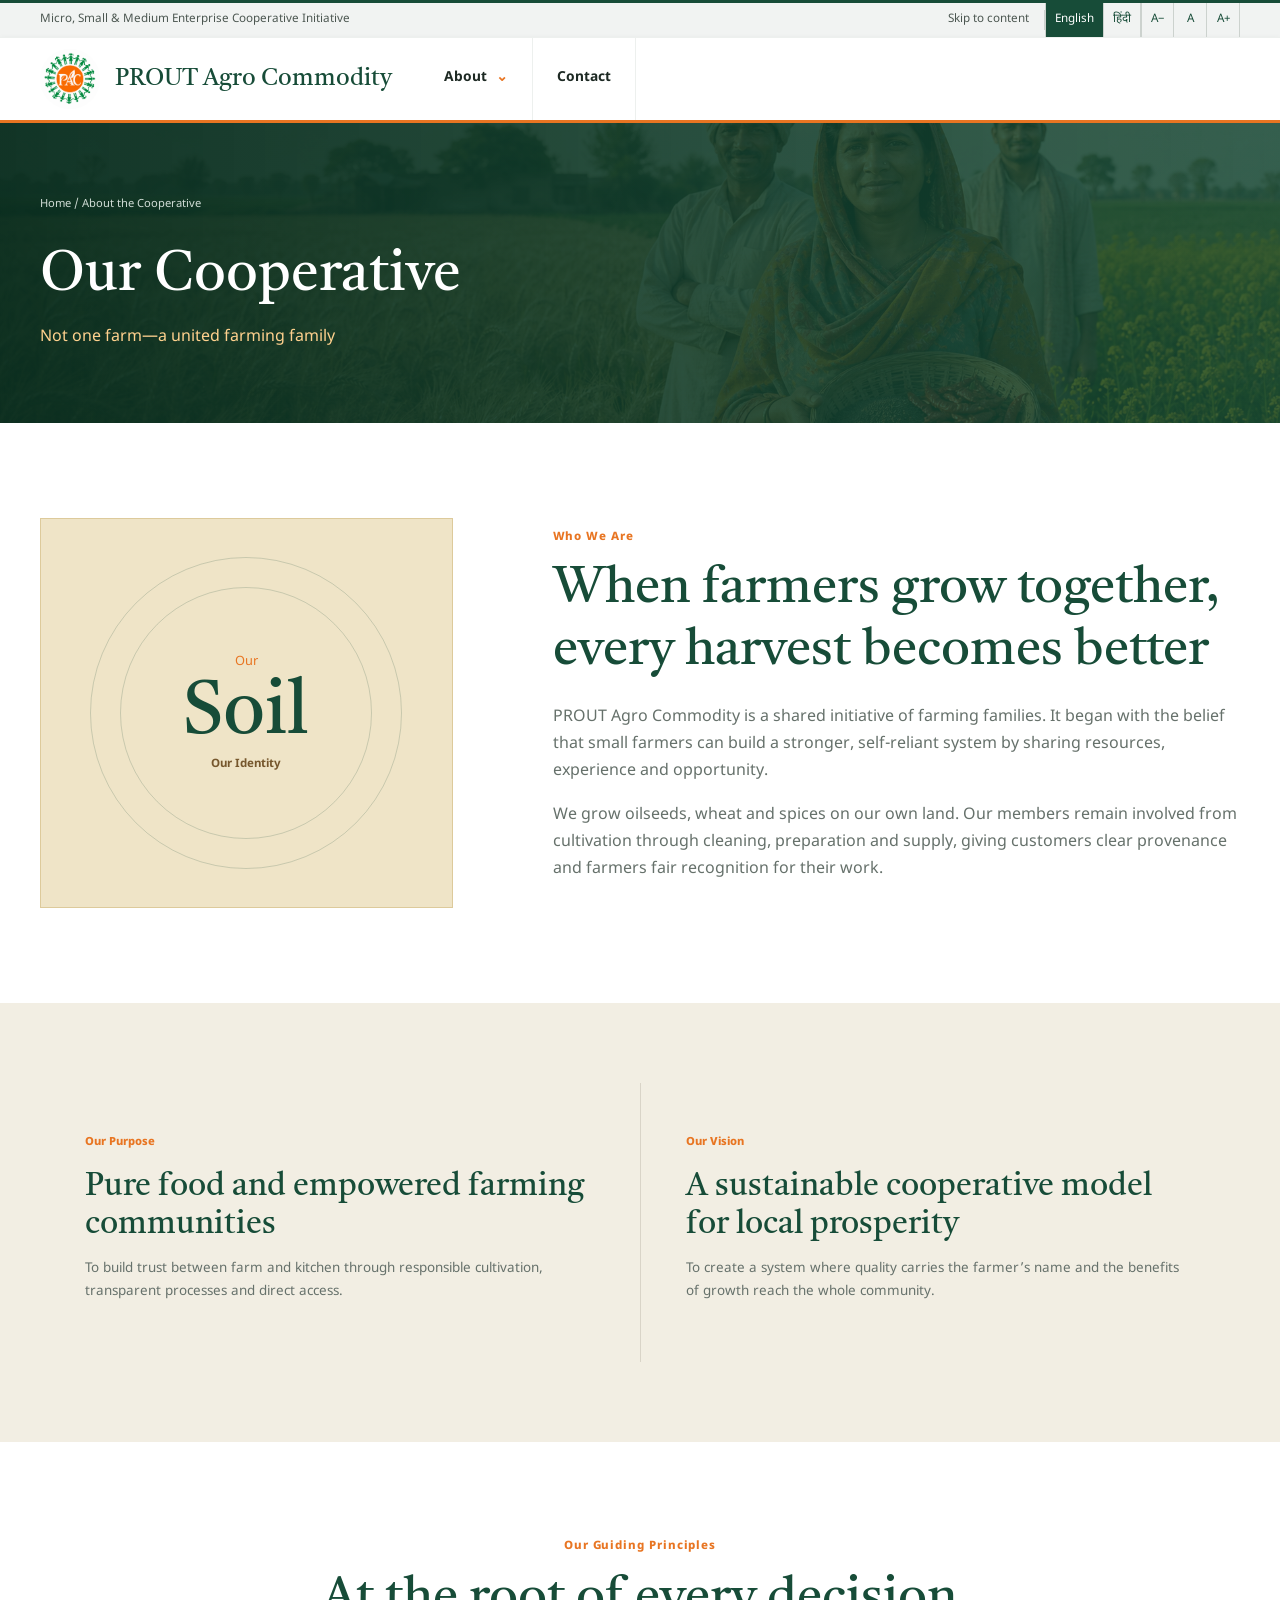
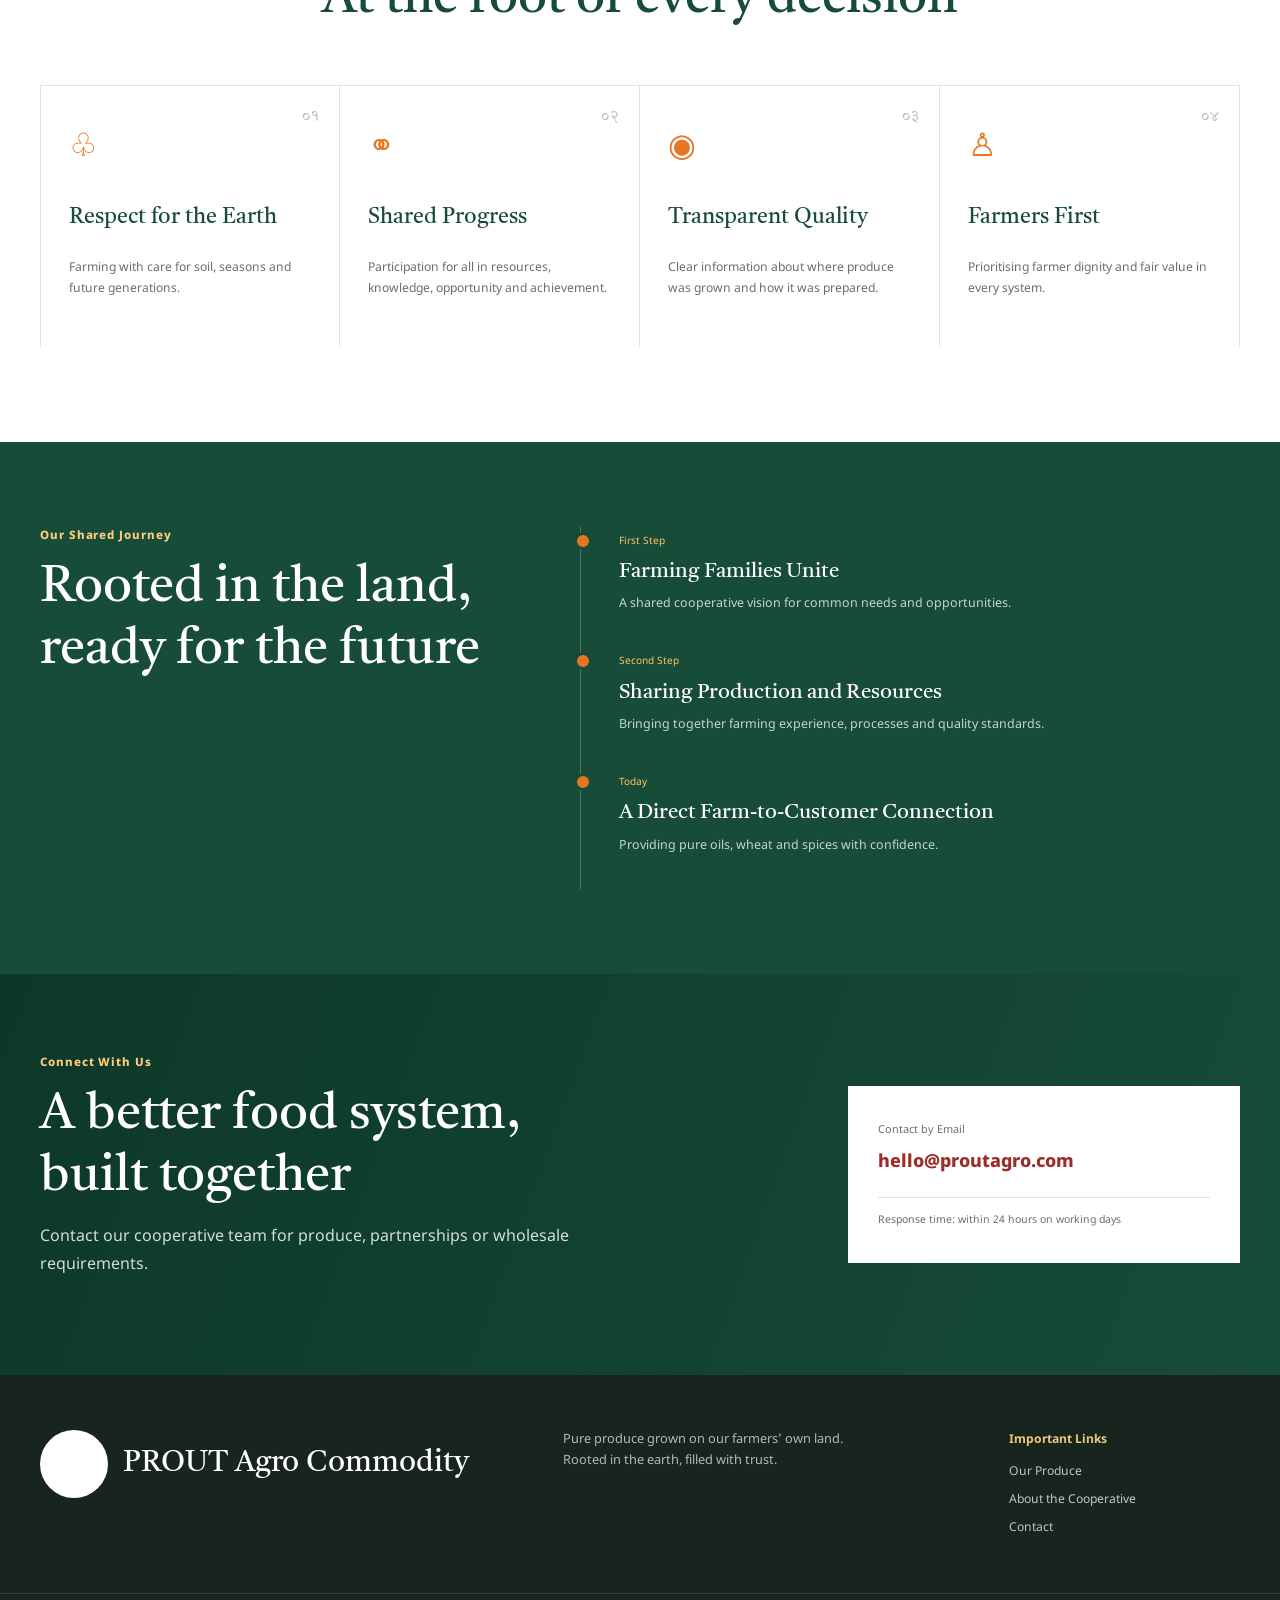
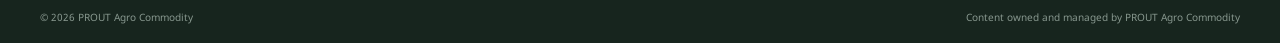
==== commit 2a890e64: "more pages" ====
--- a/pages/about.html
+++ b/pages/about.html
@@ -1,19 +1,19 @@
 <!doctype html>
 <html lang="en">
 <head>
-  <meta charset="utf-8"><meta name="viewport" content="width=device-width, initial-scale=1"><meta name="description" content="Learn about Prout Agro, a farmer-owned MSME cooperative built around shared resources, responsible cultivation and honest farm produce."><meta name="keywords" content="about Prout Agro, farmers cooperative, Indian MSME, cooperative farming, responsible agriculture"><meta name="author" content="Prout Agro Farmers' Cooperative"><meta name="robots" content="index, follow, max-image-preview:large"><meta name="theme-color" content="#174c38"><meta property="og:type" content="website"><meta property="og:site_name" content="Prout Agro"><meta property="og:title" content="About Prout Agro Farmers' Cooperative"><meta property="og:description" content="Meet the farmer-owned cooperative behind our oils, wheat and spices."><meta property="og:image" content="../media/kisan-sahkarita-hero.png"><meta property="og:image:alt" content="Prout Agro cooperative farmers in their fields"><meta property="og:locale" content="en_IN"><meta property="og:locale:alternate" content="hi_IN"><meta name="twitter:card" content="summary_large_image"><meta name="twitter:title" content="About Prout Agro"><meta name="twitter:description" content="A shared purpose, responsible cultivation and honest farm produce."><meta name="twitter:image" content="../media/kisan-sahkarita-hero.png"><link rel="icon" type="image/png" href="../media/meta/favicon-96x96.png" sizes="96x96"><link rel="icon" type="image/svg+xml" href="../media/meta/favicon.svg"><link rel="shortcut icon" href="../media/meta/favicon.ico"><link rel="apple-touch-icon" sizes="180x180" href="../media/meta/apple-touch-icon.png"><link rel="manifest" href="../media/meta/site.webmanifest"><title>About the Cooperative | Prout Agro</title><link rel="stylesheet" href="../css/style.css"><script src="../js/main.js" defer></script><script type="application/ld+json">{"@context":"https://schema.org","@type":"AboutPage","name":"About Prout Agro Farmers' Cooperative","description":"The story, purpose and values of Prout Agro Farmers' Cooperative.","about":{"@type":"Organization","name":"Prout Agro Farmers' Cooperative","logo":"../media/logo.png"}}</script>
+  <meta charset="utf-8"><meta name="viewport" content="width=device-width, initial-scale=1"><meta name="description" content="Learn about PROUT Agro Commodity, an MSME agricultural enterprise built around shared resources, responsible cultivation and honest farm produce."><meta name="keywords" content="about PROUT Agro Commodity, Indian MSME, agricultural commodities, responsible farming"><meta name="author" content="PROUT Agro Commodity"><meta name="robots" content="index, follow, max-image-preview:large"><meta name="theme-color" content="#174c38"><meta property="og:type" content="website"><meta property="og:site_name" content="PROUT Agro Commodity"><meta property="og:title" content="About PROUT Agro Commodity"><meta property="og:description" content="Meet the people and purpose behind our oils, wheat and spices."><meta property="og:image" content="../media/kisan-sahkarita-hero.png"><meta property="og:image:alt" content="PROUT Agro Commodity farmers in their fields"><meta property="og:locale" content="en_IN"><meta property="og:locale:alternate" content="hi_IN"><meta name="twitter:card" content="summary_large_image"><meta name="twitter:title" content="About PROUT Agro Commodity"><meta name="twitter:description" content="A shared purpose, responsible cultivation and honest farm produce."><meta name="twitter:image" content="../media/kisan-sahkarita-hero.png"><link rel="icon" type="image/png" href="../media/meta/favicon-96x96.png" sizes="96x96"><link rel="icon" type="image/svg+xml" href="../media/meta/favicon.svg"><link rel="shortcut icon" href="../media/meta/favicon.ico"><link rel="apple-touch-icon" sizes="180x180" href="../media/meta/apple-touch-icon.png"><link rel="manifest" href="../media/meta/site.webmanifest"><title>About | PROUT Agro Commodity</title><link rel="stylesheet" href="../css/style.css"><script src="../js/main.js" defer></script><script type="application/ld+json">{"@context":"https://schema.org","@type":"AboutPage","name":"About PROUT Agro Commodity","description":"The story, purpose and values of PROUT Agro Commodity.","about":{"@type":"Organization","name":"PROUT Agro Commodity","logo":"../media/logo.png"}}</script>
 </head>
 <body>
   <a class="skip-link" href="#mukhya">मुख्य सामग्री पर जाएँ</a>
   <div class="top-strip"><div class="container"><span>सूक्ष्म, लघु एवं मध्यम उद्यम सहकारी पहल</span><div><a href="#mukhya">सामग्री पर जाएँ</a><span class="language-switch" aria-label="Language selection"><button class="active" type="button" data-language="en">English</button><button type="button" data-language="hi">हिंदी</button></span><button type="button" data-size="minus" aria-label="अक्षर छोटे करें">अ−</button><button type="button" data-size="reset" aria-label="अक्षर सामान्य करें">अ</button><button type="button" data-size="plus" aria-label="अक्षर बड़े करें">अ+</button></div></div></div>
-  <header class="site-header"><div class="container identity-row"><a class="brand" href="../index.html" aria-label="प्राउट एग्रो मुखपृष्ठ"><span class="brand-seal"><i>प</i><b>अ</b></span><span><strong>प्राउट एग्रो</strong><small>किसान सहकारी समिति</small></span></a><form class="search" role="search"><label class="sr-only" for="khoj">खोजें</label><input id="khoj" type="search" placeholder="यहाँ खोजें…"><button type="submit" aria-label="खोजें">⌕</button></form><div class="identity-badge"><span>खेती से</span><strong>समृद्धि तक</strong><small>स्थानीय • शुद्ध • साझा</small></div></div><div class="nav-bar"><div class="container nav-wrap"><button class="nav-toggle" type="button" aria-expanded="false" aria-controls="site-nav"><span class="sr-only">मेन्यू खोलें</span><span></span><span></span><span></span></button><nav id="site-nav" class="site-nav" aria-label="मुख्य मेन्यू"><a href="../index.html">मुखपृष्ठ</a><a href="../index.html#upaj">हमारी उपज</a><a class="active" href="about.html">सहकारिता परिचय</a><a href="../index.html#prakriya">खेत से घर तक</a><a href="../index.html#sampark">संपर्क</a></nav><a class="nav-enquiry" href="../index.html#sampark">उत्पाद पूछताछ</a></div></div></header>
+  <header class="site-header"><div class="container identity-row"><a class="brand" href="../index.html" aria-label="PROUT Agro Commodity home page"><span class="brand-seal" aria-hidden="true"></span><span><strong>PROUT Agro Commodity</strong></span></a></div><div class="nav-bar"><div class="container nav-wrap"><button class="nav-toggle" type="button" aria-expanded="false" aria-controls="site-nav"><span class="sr-only">मेन्यू खोलें</span><span></span><span></span><span></span></button><nav id="site-nav" class="site-nav" aria-label="मुख्य मेन्यू"><a href="../index.html">मुखपृष्ठ</a><a href="../index.html#upaj">हमारी उपज</a><a class="active" href="about.html">सहकारिता परिचय</a><a href="../index.html#prakriya">खेत से घर तक</a><a href="../index.html#sampark">संपर्क</a></nav><a class="nav-enquiry" href="../index.html#sampark">उत्पाद पूछताछ</a></div></div></header>
   <main id="mukhya">
     <section class="page-banner"><div class="container"><p>मुखपृष्ठ / सहकारिता परिचय</p><h1>हमारी सहकारिता</h1><span>एक खेत नहीं—एकजुट किसान परिवार</span></div></section>
-    <section class="about-lead section"><div class="container about-grid"><div class="about-mark"><span>हमारी</span><strong>मिट्टी</strong><b>हमारी पहचान</b></div><div><p class="section-tag">हम कौन हैं</p><h2>जब किसान साथ बढ़ते हैं,<br>हर फसल बेहतर होती है</h2><p>प्राउट एग्रो किसान परिवारों की साझा पहल है। इसकी शुरुआत इस विश्वास से हुई कि छोटे किसान अपने संसाधन, अनुभव और अवसर साझा करके एक मजबूत तथा आत्मनिर्भर व्यवस्था बना सकते हैं।</p><p>हम अपने खेतों पर तिलहन, गेहूँ और मसाले उगाते हैं। खेती से लेकर सफाई, तैयारी और आपूर्ति तक हमारे सदस्य हर चरण से जुड़े रहते हैं। इससे ग्राहक को उपज का स्पष्ट स्रोत मिलता है और किसान को अपनी मेहनत का उचित सम्मान।</p></div></div></section>
+    <section class="about-lead section"><div class="container about-grid"><div class="about-mark"><span>हमारी</span><strong>मिट्टी</strong><b>हमारी पहचान</b></div><div><p class="section-tag">हम कौन हैं</p><h2>जब किसान साथ बढ़ते हैं,<br>हर फसल बेहतर होती है</h2><p>PROUT Agro Commodity किसान परिवारों की साझा पहल है। इसकी शुरुआत इस विश्वास से हुई कि छोटे किसान अपने संसाधन, अनुभव और अवसर साझा करके एक मजबूत तथा आत्मनिर्भर व्यवस्था बना सकते हैं।</p><p>हम अपने खेतों पर तिलहन, गेहूँ और मसाले उगाते हैं। खेती से लेकर सफाई, तैयारी और आपूर्ति तक हमारे सदस्य हर चरण से जुड़े रहते हैं। इससे ग्राहक को उपज का स्पष्ट स्रोत मिलता है और किसान को अपनी मेहनत का उचित सम्मान।</p></div></div></section>
     <section class="mission"><div class="container mission-grid"><article><span>हमारा उद्देश्य</span><h2>शुद्ध भोजन और सशक्त किसान समुदाय</h2><p>जिम्मेदार खेती, पारदर्शी प्रक्रिया और सीधी पहुँच के माध्यम से खेत तथा रसोई के बीच विश्वास का संबंध बनाना।</p></article><article><span>हमारी दृष्टि</span><h2>स्थानीय समृद्धि का टिकाऊ सहकारी मॉडल</h2><p>ऐसी व्यवस्था विकसित करना जहाँ गुणवत्ता की पहचान किसान के नाम से हो और विकास का लाभ पूरे समुदाय तक पहुँचे।</p></article></div></section>
     <section class="section values"><div class="container"><div class="center-title"><p class="section-tag">हमारे मूल सिद्धांत</p><h2>हर निर्णय की जड़ में</h2></div><div class="values-grid"><article><b>०१</b><span>♧</span><h3>धरती का सम्मान</h3><p>मिट्टी, मौसम और आने वाली पीढ़ियों को ध्यान में रखकर खेती।</p></article><article><b>०२</b><span>⚭</span><h3>साझी प्रगति</h3><p>संसाधन, ज्ञान, अवसर और उपलब्धियों में सभी की भागीदारी।</p></article><article><b>०३</b><span>◉</span><h3>स्पष्ट गुणवत्ता</h3><p>उपज कहाँ उगी और कैसे तैयार हुई—इसकी साफ जानकारी।</p></article><article><b>०४</b><span>♙</span><h3>किसान प्रथम</h3><p>हर व्यवस्था में किसान की गरिमा और उचित मूल्य को प्राथमिकता।</p></article></div></div></section>
     <section class="history"><div class="container history-grid"><div><p class="section-tag light">हमारी साझा यात्रा</p><h2>भूमि से जुड़ाव,<br>भविष्य की तैयारी</h2></div><ol><li><span>पहला चरण</span><strong>किसान परिवारों का जुड़ना</strong><p>साझी आवश्यकताओं और अवसरों के लिए एक सहकारी विचार पर सहमति।</p></li><li><span>दूसरा चरण</span><strong>उत्पादन और संसाधन साझा करना</strong><p>खेती के अनुभव, प्रक्रियाओं और गुणवत्ता मानकों को एक साथ लाना।</p></li><li><span>आज</span><strong>खेत से ग्राहक तक सीधा संबंध</strong><p>शुद्ध तेल, गेहूँ और मसालों को भरोसे के साथ उपलब्ध कराना।</p></li></ol></div></section>
     <section class="contact"><div class="container contact-grid"><div><p class="section-tag light">हमसे जुड़ें</p><h2>एक बेहतर खाद्य व्यवस्था,<br>मिलकर बनाएँ</h2><p>उत्पाद, साझेदारी या थोक आवश्यकता के लिए हमारी सहकारी टीम से संपर्क करें।</p></div><div class="contact-card"><span>ईमेल द्वारा संपर्क</span><a href="mailto:hello@proutagro.com">hello@proutagro.com</a><hr><small>उत्तर का समय: कार्यदिवस में २४ घंटे के भीतर</small></div></div></section>
   </main>
-  <footer><div class="container footer-main"><a class="brand footer-brand" href="../index.html"><span class="brand-seal"><i>प</i><b>अ</b></span><span><strong>प्राउट एग्रो</strong><small>किसान सहकारी समिति</small></span></a><p>किसानों की अपनी भूमि पर उगाई शुद्ध उपज।<br>धरती से जुड़ी, विश्वास से भरी।</p><div><strong>महत्वपूर्ण कड़ियाँ</strong><a href="../index.html#upaj">हमारी उपज</a><a href="about.html">सहकारिता परिचय</a><a href="../index.html#sampark">संपर्क</a></div></div><div class="footer-bottom"><div class="container"><span>© <span data-year></span> प्राउट एग्रो किसान सहकारी समिति</span><span>सामग्री का स्वामित्व एवं प्रबंधन: प्राउट एग्रो</span></div></div></footer>
+  <footer><div class="container footer-main"><a class="brand footer-brand" href="../index.html"><span class="brand-seal" aria-hidden="true"></span><span><strong>PROUT Agro Commodity</strong></span></a><p>किसानों की अपनी भूमि पर उगाई शुद्ध उपज।<br>धरती से जुड़ी, विश्वास से भरी।</p><div><strong>महत्वपूर्ण कड़ियाँ</strong><a href="../index.html#upaj">हमारी उपज</a><a href="about.html">सहकारिता परिचय</a><a href="../index.html#sampark">संपर्क</a></div></div><div class="footer-bottom"><div class="container"><span>© <span data-year></span> PROUT Agro Commodity</span><span>सामग्री का स्वामित्व एवं प्रबंधन: PROUT Agro Commodity</span></div></div></footer>
 </body></html>
--- a/css/style.css
+++ b/css/style.css
@@ -13,3 +13,5 @@
 .brand-logo{width:72px;height:72px;object-fit:contain;flex:0 0 auto}.brand-seal{width:68px;height:68px;border:0;background:white url('../media/logo.png') center/contain no-repeat;color:transparent}.brand-seal i,.brand-seal b{display:none}.brand-seal:after{display:none}.footer-brand .brand-logo,.footer-brand .brand-seal{background-color:white;border-radius:50%;padding:3px}.language-switch{display:flex;height:100%;border-left:1px solid #ccd2ce}.language-switch button{padding:0 9px}.language-switch button.active{background:var(--green);color:white}.language-switch+button{border-left:1px solid #ccd2ce}@media(max-width:600px){.brand-logo,.brand-seal{width:56px;height:56px}.language-switch button{padding:0 7px}}
 .search{display:none}.identity-row{justify-content:space-between}.nav-wrap{justify-content:flex-start}.nav-tools{display:flex;align-items:stretch;height:100%;margin-left:auto}.nav-tools>a{display:flex;align-items:center;padding:0 12px;border-left:1px solid #e1e5e2;font-size:.68rem;color:#536058}.nav-tools>button,.nav-tools .language-switch button{height:100%;min-width:32px;border:0;border-left:1px solid #e1e5e2;background:white;color:var(--green);cursor:pointer}.nav-tools .language-switch{border:0}.nav-tools .language-switch button.active{background:var(--green);color:white}.nav-enquiry{margin-left:auto}.nav-enquiry+.nav-tools{margin-left:0}@media(max-width:1050px){.site-nav a{padding:0 13px}.nav-tools>a{display:none}.nav-tools>button{display:none}.nav-tools .language-switch button{display:block}.nav-enquiry{padding:0 14px}}@media(max-width:600px){.nav-enquiry{display:none}.nav-tools{margin-left:auto}.nav-tools .language-switch button{padding:0 9px}.nav-wrap{height:52px}}
 .top-strip{display:block}.nav-wrap{height:82px;align-items:center}.nav-wrap>.brand{margin-right:28px;flex:0 0 auto}.nav-wrap>.brand .brand-logo,.nav-wrap>.brand .brand-seal{width:60px;height:60px}.nav-wrap>.brand strong{font-size:1.5rem}.nav-wrap>.brand small{font-size:.6rem}.site-nav{height:100%}.nav-enquiry{height:58px}.top-strip .language-switch{height:100%}@media(max-width:1050px){.nav-wrap>.brand>span:last-child{display:none}.nav-wrap>.brand{margin-right:14px}.nav-wrap>.brand .brand-logo,.nav-wrap>.brand .brand-seal{width:52px;height:52px}}@media(max-width:600px){.nav-wrap{height:68px}.nav-wrap>.brand{margin-right:auto}.nav-wrap>.brand .brand-logo,.nav-wrap>.brand .brand-seal{width:50px;height:50px}.nav-toggle{order:2}.site-nav{top:100%;height:auto}.top-strip .language-switch button{display:block}}
+.nav-wrap>.brand>span:last-child{display:flex!important}.nav-wrap>.brand strong{white-space:nowrap}@media(max-width:1050px){.nav-wrap>.brand>span:last-child{display:flex!important}.nav-wrap>.brand strong{font-size:1.12rem}.nav-wrap>.brand{margin-right:18px}}@media(max-width:600px){.nav-wrap>.brand>span:last-child{display:flex!important}.nav-wrap>.brand strong{font-size:.9rem;white-space:normal;line-height:1.15;max-width:145px}.nav-wrap>.brand{gap:8px;margin-right:auto}.nav-wrap>.brand .brand-logo,.nav-wrap>.brand .brand-seal{width:46px;height:46px}}
+.nav-dropdown{height:100%;position:relative;display:flex;align-items:stretch}.dropdown-toggle{border:0;border-right:1px solid #edf0ee;background:white;padding:0 24px;color:var(--ink);font-weight:700;font-size:.86rem;cursor:pointer}.dropdown-toggle span{margin-left:5px;color:var(--saffron)}.nav-dropdown.active>.dropdown-toggle,.nav-dropdown:hover>.dropdown-toggle,.nav-dropdown:focus-within>.dropdown-toggle{color:var(--red);background:#fbf7f2}.dropdown-menu{position:absolute;top:100%;left:0;min-width:230px;background:white;border-top:3px solid var(--saffron);box-shadow:0 12px 25px rgba(15,52,37,.18);display:none;z-index:30}.nav-dropdown:hover .dropdown-menu,.nav-dropdown:focus-within .dropdown-menu,.nav-dropdown.open .dropdown-menu{display:block}.dropdown-menu a{display:block!important;height:auto!important;padding:13px 18px!important;border:0!important;border-bottom:1px solid var(--line)!important;font-size:.8rem!important}.dropdown-menu a.active{color:var(--red);background:#fbf7f2}.info-page{background:#faf9f5}.info-intro{display:grid;grid-template-columns:.8fr 1.2fr;gap:90px;align-items:start}.info-number{font-family:var(--serif);font-size:8rem;line-height:1;color:#dfd4b9}.info-copy h2{font-family:var(--serif);font-size:clamp(2.2rem,4vw,3.6rem);line-height:1.16;color:var(--green);font-weight:400;margin:0 0 24px}.info-copy>p{color:var(--muted);font-size:1rem}.principle-grid{display:grid;grid-template-columns:repeat(3,1fr);gap:1px;background:var(--line);margin-top:55px}.principle-grid article{background:white;padding:38px}.principle-grid span{font-family:var(--serif);color:var(--saffron);font-size:1.4rem}.principle-grid h3{font-family:var(--serif);font-size:1.5rem;color:var(--green);font-weight:400;margin:18px 0 8px}.principle-grid p{color:var(--muted);font-size:.8rem}.member-note{margin-top:35px;padding:20px 24px;border-left:4px solid var(--saffron);background:var(--cream);color:var(--green);font-weight:700}@media(max-width:900px){.nav-dropdown{height:auto;display:block}.dropdown-toggle{width:100%;text-align:left;padding:15px 20px;border-bottom:1px solid var(--line)}.dropdown-menu{position:static;box-shadow:none;border-top:0;background:#f7f5ef}.nav-dropdown:hover .dropdown-menu:not(:focus-within){display:none}.nav-dropdown.open .dropdown-menu,.nav-dropdown:focus-within .dropdown-menu{display:block}.info-intro{grid-template-columns:1fr;gap:25px}.info-number{font-size:5rem}.principle-grid{grid-template-columns:1fr}}@media(max-width:600px){.dropdown-toggle{font-size:.84rem}}
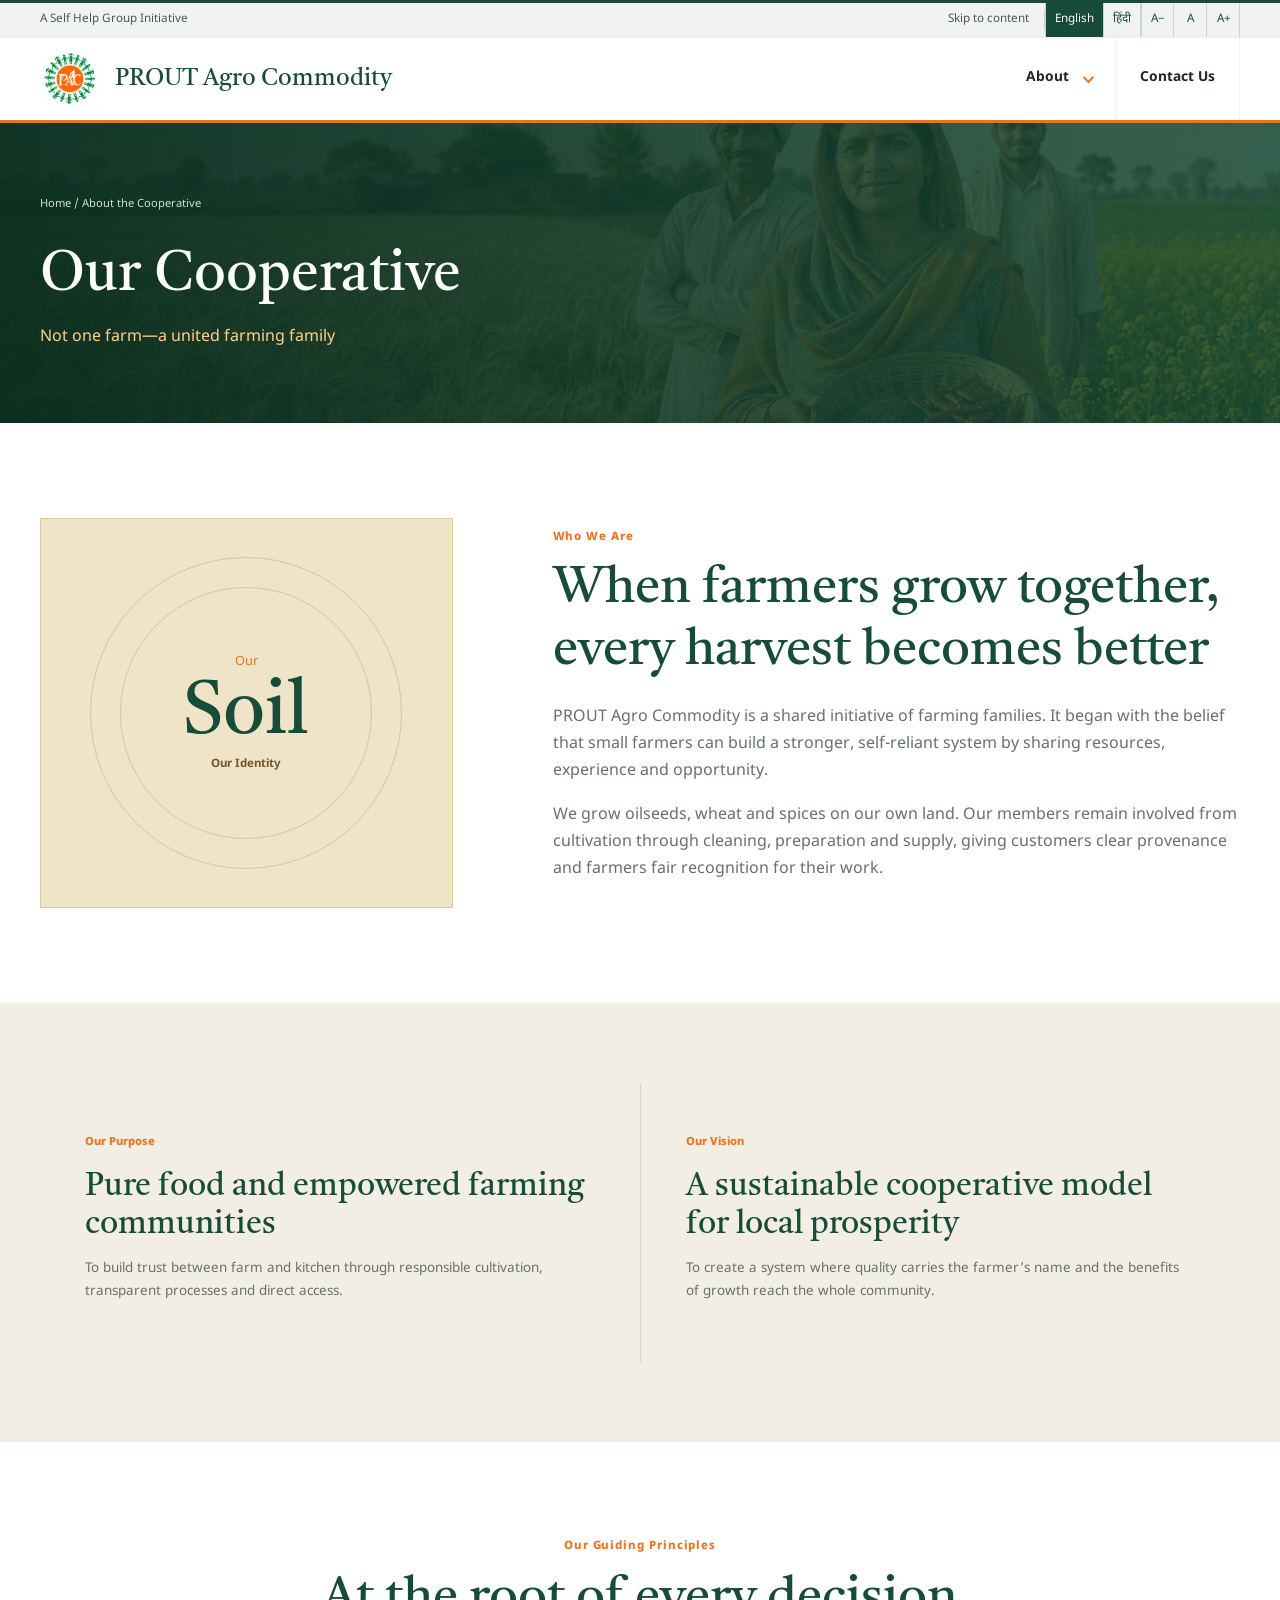
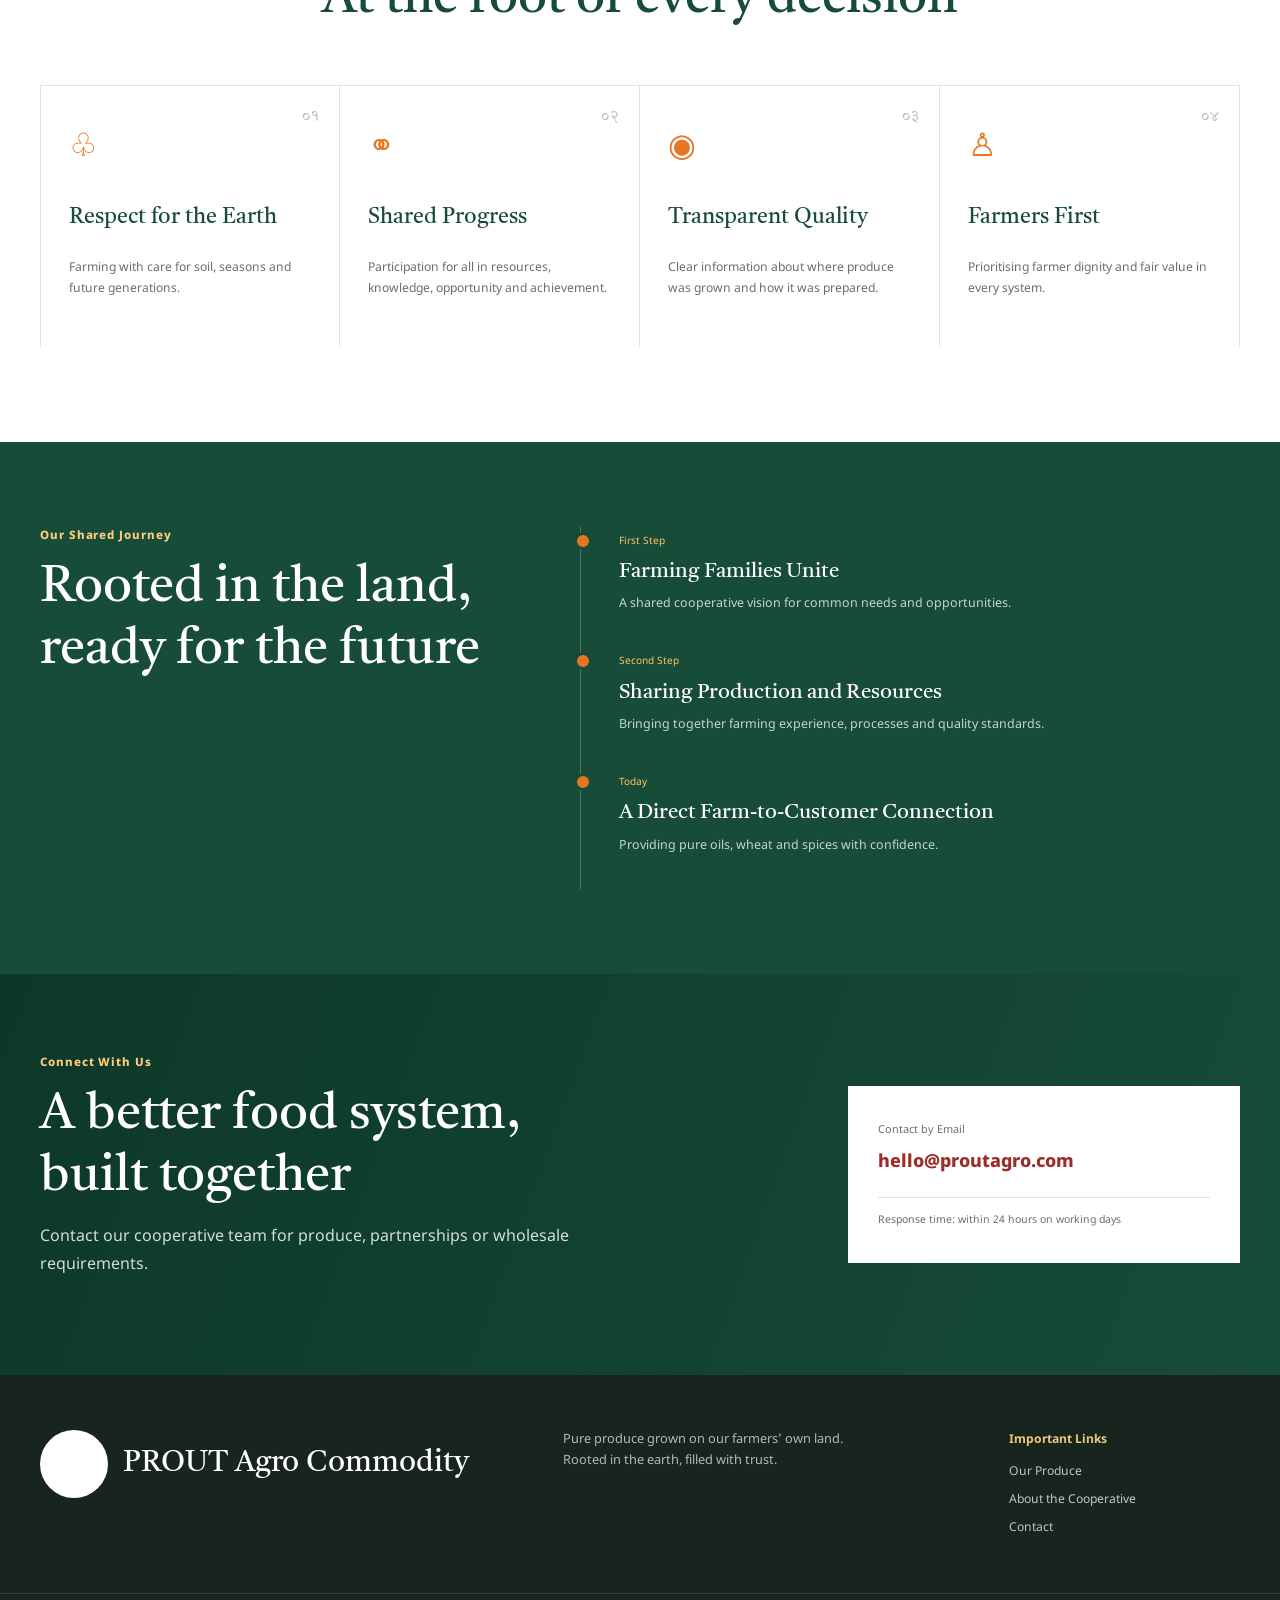
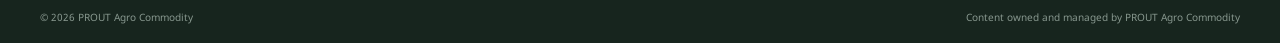
==== commit 7adbc673: "new menu item" ====
--- a/pages/about.html
+++ b/pages/about.html
@@ -5,7 +5,7 @@
 </head>
 <body>
   <a class="skip-link" href="#mukhya">मुख्य सामग्री पर जाएँ</a>
-  <div class="top-strip"><div class="container"><span>सूक्ष्म, लघु एवं मध्यम उद्यम सहकारी पहल</span><div><a href="#mukhya">सामग्री पर जाएँ</a><span class="language-switch" aria-label="Language selection"><button class="active" type="button" data-language="en">English</button><button type="button" data-language="hi">हिंदी</button></span><button type="button" data-size="minus" aria-label="अक्षर छोटे करें">अ−</button><button type="button" data-size="reset" aria-label="अक्षर सामान्य करें">अ</button><button type="button" data-size="plus" aria-label="अक्षर बड़े करें">अ+</button></div></div></div>
+  <div class="top-strip"><div class="container"><span>A Self Help Group Initiative</span><div><a href="#mukhya">सामग्री पर जाएँ</a><span class="language-switch" aria-label="Language selection"><button class="active" type="button" data-language="en">English</button><button type="button" data-language="hi">हिंदी</button></span><button type="button" data-size="minus" aria-label="अक्षर छोटे करें">अ−</button><button type="button" data-size="reset" aria-label="अक्षर सामान्य करें">अ</button><button type="button" data-size="plus" aria-label="अक्षर बड़े करें">अ+</button></div></div></div>
   <header class="site-header"><div class="container identity-row"><a class="brand" href="../index.html" aria-label="PROUT Agro Commodity home page"><span class="brand-seal" aria-hidden="true"></span><span><strong>PROUT Agro Commodity</strong></span></a></div><div class="nav-bar"><div class="container nav-wrap"><button class="nav-toggle" type="button" aria-expanded="false" aria-controls="site-nav"><span class="sr-only">मेन्यू खोलें</span><span></span><span></span><span></span></button><nav id="site-nav" class="site-nav" aria-label="मुख्य मेन्यू"><a href="../index.html">मुखपृष्ठ</a><a href="../index.html#upaj">हमारी उपज</a><a class="active" href="about.html">सहकारिता परिचय</a><a href="../index.html#prakriya">खेत से घर तक</a><a href="../index.html#sampark">संपर्क</a></nav><a class="nav-enquiry" href="../index.html#sampark">उत्पाद पूछताछ</a></div></div></header>
   <main id="mukhya">
     <section class="page-banner"><div class="container"><p>मुखपृष्ठ / सहकारिता परिचय</p><h1>हमारी सहकारिता</h1><span>एक खेत नहीं—एकजुट किसान परिवार</span></div></section>
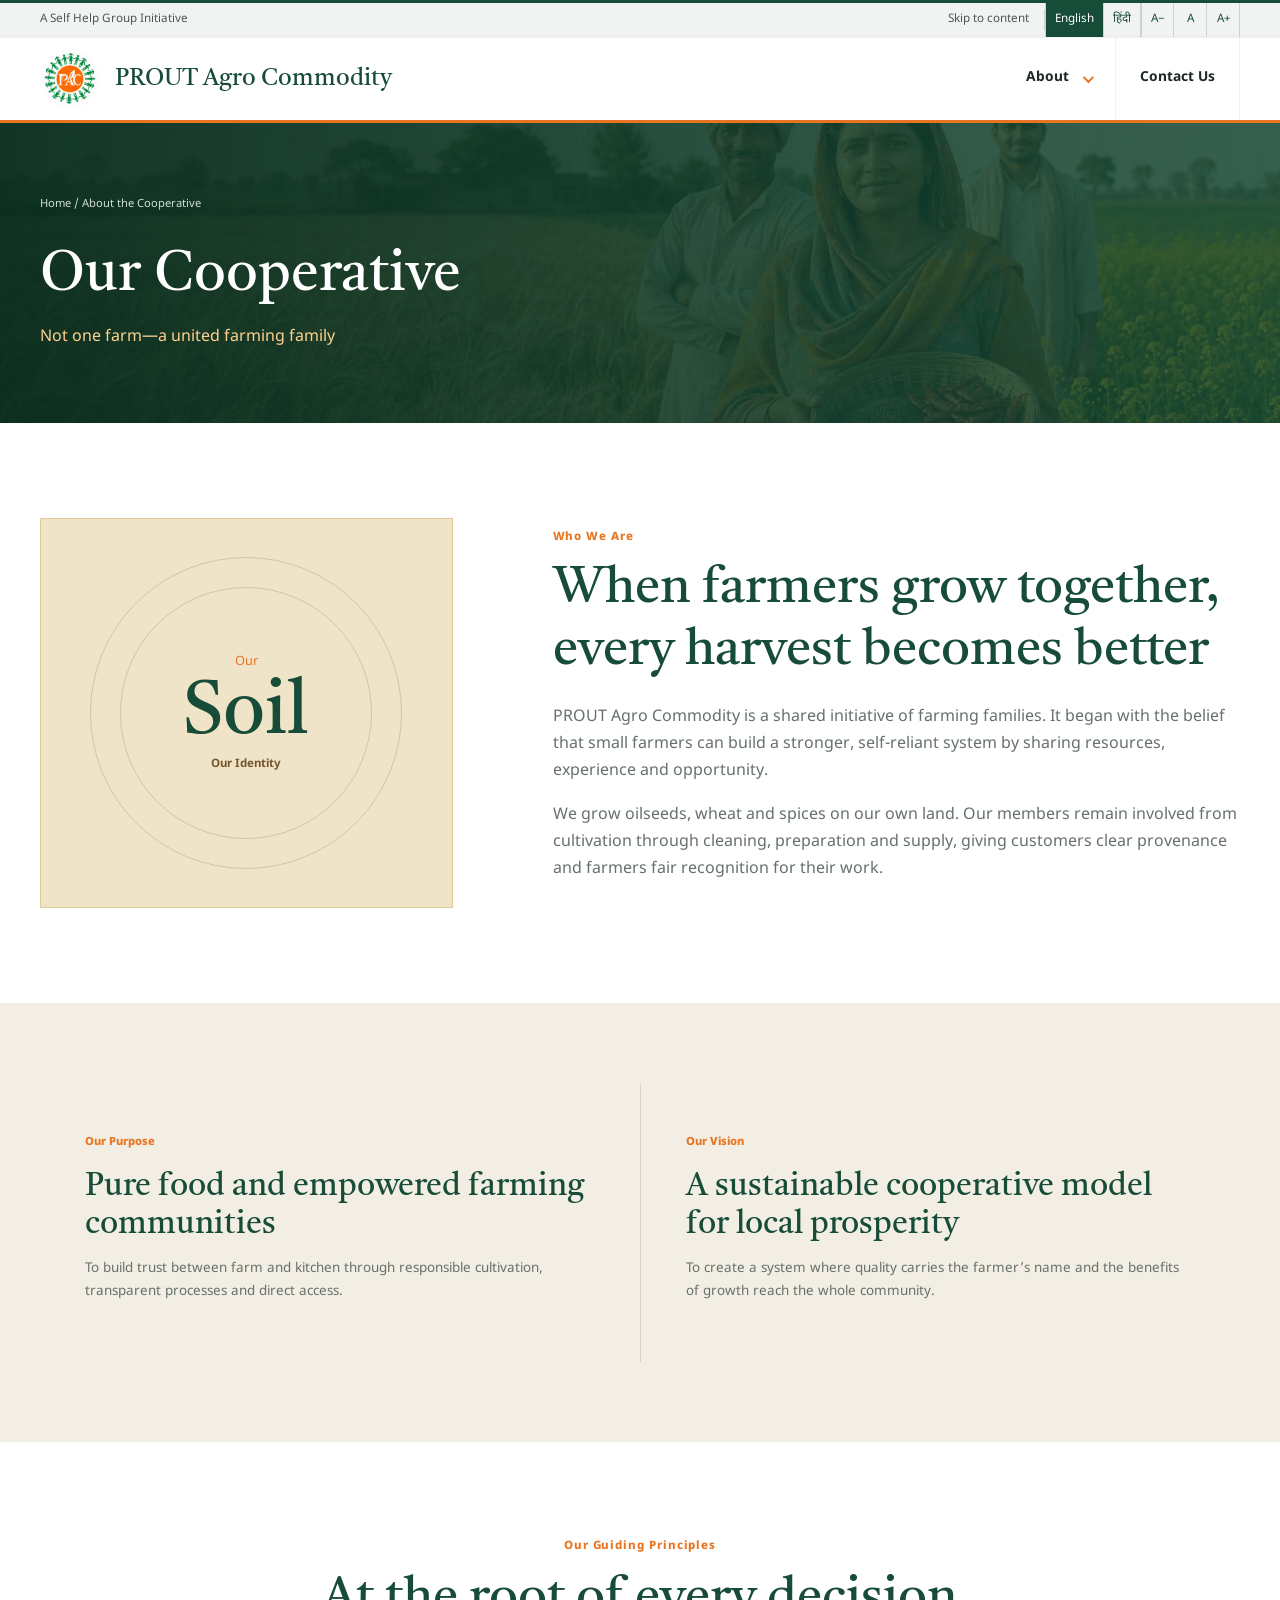
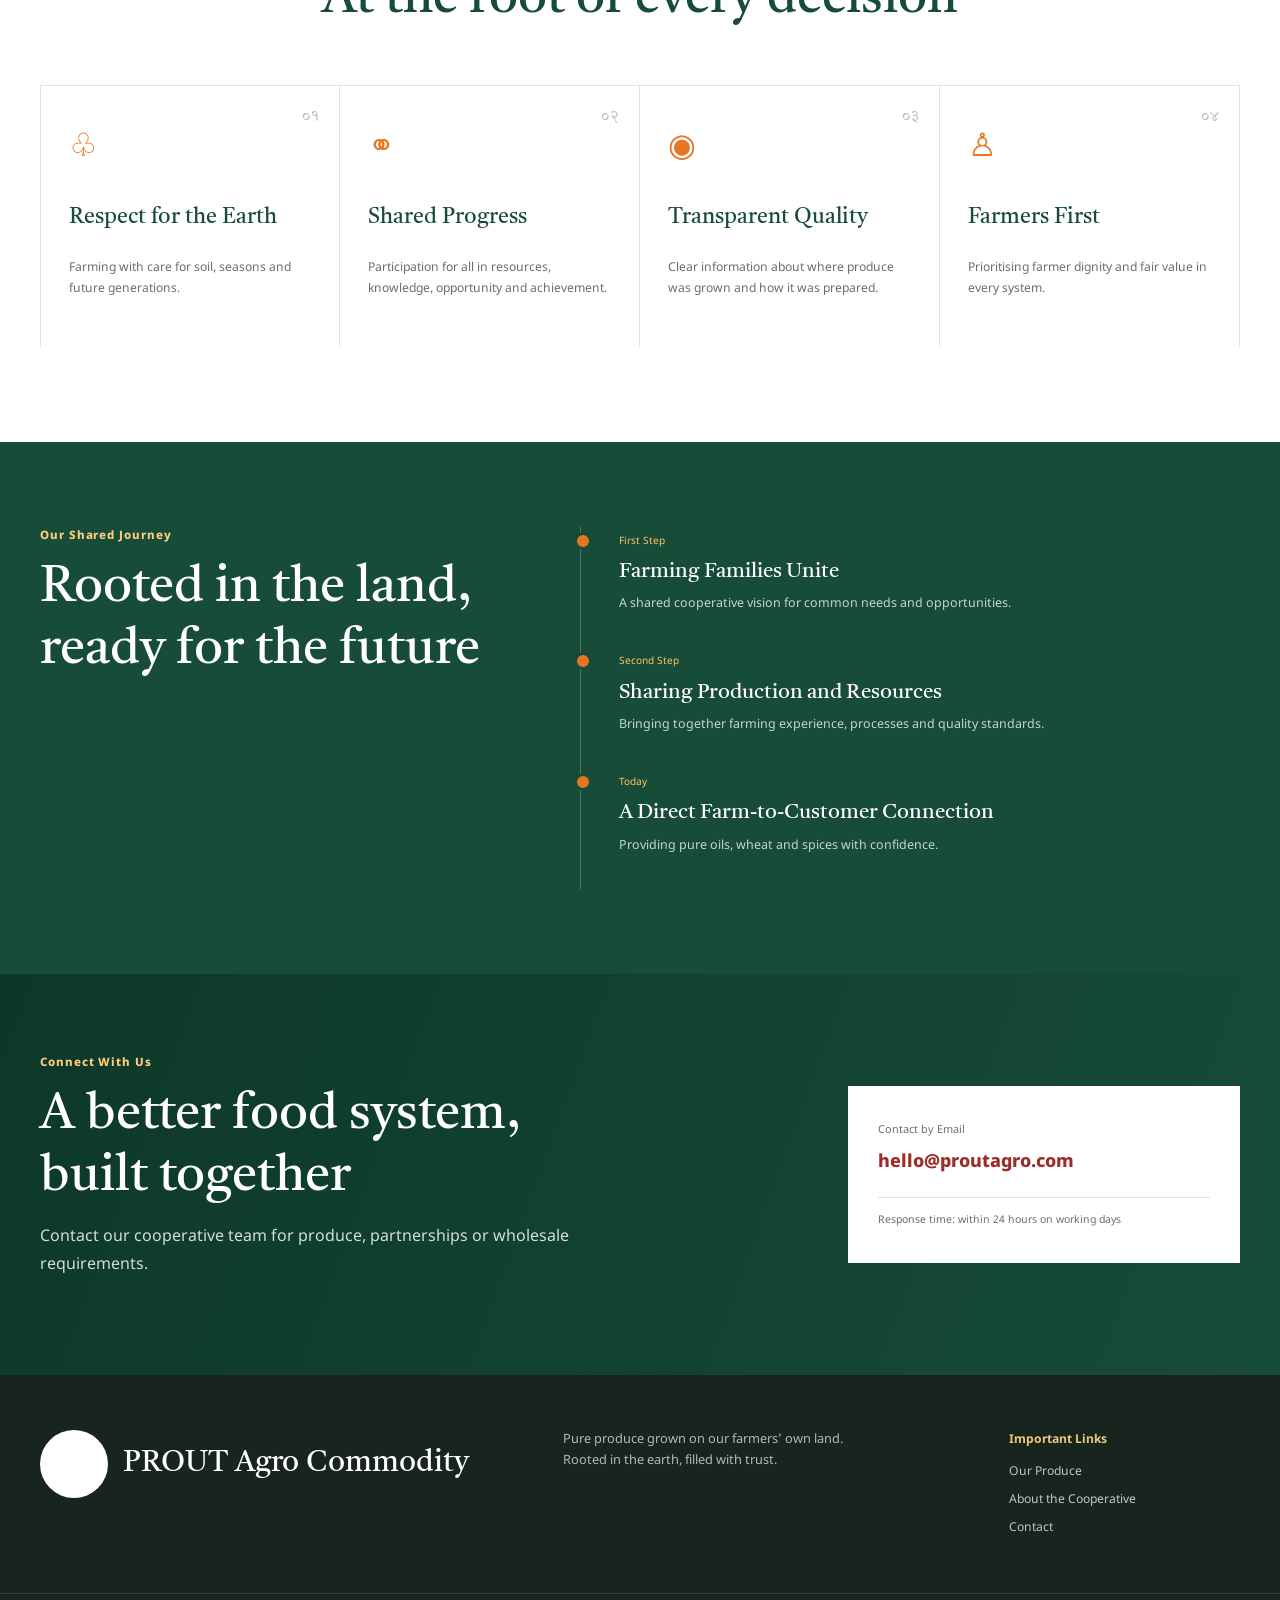
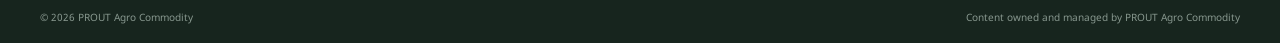
==== commit 3b6b6307: "reduced png sizes contd" ====
--- a/pages/about.html
+++ b/pages/about.html
@@ -1,7 +1,7 @@
 <!doctype html>
 <html lang="en">
 <head>
-  <meta charset="utf-8"><meta name="viewport" content="width=device-width, initial-scale=1"><meta name="description" content="Learn about PROUT Agro Commodity, an MSME agricultural enterprise built around shared resources, responsible cultivation and honest farm produce."><meta name="keywords" content="about PROUT Agro Commodity, Indian MSME, agricultural commodities, responsible farming"><meta name="author" content="PROUT Agro Commodity"><meta name="robots" content="index, follow, max-image-preview:large"><meta name="theme-color" content="#174c38"><meta property="og:type" content="website"><meta property="og:site_name" content="PROUT Agro Commodity"><meta property="og:title" content="About PROUT Agro Commodity"><meta property="og:description" content="Meet the people and purpose behind our oils, wheat and spices."><meta property="og:image" content="../media/kisan-sahkarita-hero.png"><meta property="og:image:alt" content="PROUT Agro Commodity farmers in their fields"><meta property="og:locale" content="en_IN"><meta property="og:locale:alternate" content="hi_IN"><meta name="twitter:card" content="summary_large_image"><meta name="twitter:title" content="About PROUT Agro Commodity"><meta name="twitter:description" content="A shared purpose, responsible cultivation and honest farm produce."><meta name="twitter:image" content="../media/kisan-sahkarita-hero.png"><link rel="icon" type="image/png" href="../media/meta/favicon-96x96.png" sizes="96x96"><link rel="icon" type="image/svg+xml" href="../media/meta/favicon.svg"><link rel="shortcut icon" href="../media/meta/favicon.ico"><link rel="apple-touch-icon" sizes="180x180" href="../media/meta/apple-touch-icon.png"><link rel="manifest" href="../media/meta/site.webmanifest"><title>About | PROUT Agro Commodity</title><link rel="stylesheet" href="../css/style.css"><script src="../js/main.js" defer></script><script type="application/ld+json">{"@context":"https://schema.org","@type":"AboutPage","name":"About PROUT Agro Commodity","description":"The story, purpose and values of PROUT Agro Commodity.","about":{"@type":"Organization","name":"PROUT Agro Commodity","logo":"../media/logo.png"}}</script>
+  <meta charset="utf-8"><meta name="viewport" content="width=device-width, initial-scale=1"><meta name="description" content="Learn about PROUT Agro Commodity, an MSME agricultural enterprise built around shared resources, responsible cultivation and honest farm produce."><meta name="keywords" content="about PROUT Agro Commodity, Indian MSME, agricultural commodities, responsible farming"><meta name="author" content="PROUT Agro Commodity"><meta name="robots" content="index, follow, max-image-preview:large"><meta name="theme-color" content="#174c38"><meta property="og:type" content="website"><meta property="og:site_name" content="PROUT Agro Commodity"><meta property="og:title" content="About PROUT Agro Commodity"><meta property="og:description" content="Meet the people and purpose behind our oils, wheat and spices."><meta property="og:image" content="../media/pages/kisan-sahkarita-hero.png"><meta property="og:image:alt" content="PROUT Agro Commodity farmers in their fields"><meta property="og:locale" content="en_IN"><meta property="og:locale:alternate" content="hi_IN"><meta name="twitter:card" content="summary_large_image"><meta name="twitter:title" content="About PROUT Agro Commodity"><meta name="twitter:description" content="A shared purpose, responsible cultivation and honest farm produce."><meta name="twitter:image" content="../media/pages/kisan-sahkarita-hero.png"><link rel="icon" type="image/png" href="../media/meta/favicon-96x96.png" sizes="96x96"><link rel="icon" type="image/svg+xml" href="../media/meta/favicon.svg"><link rel="shortcut icon" href="../media/meta/favicon.ico"><link rel="apple-touch-icon" sizes="180x180" href="../media/meta/apple-touch-icon.png"><link rel="manifest" href="../media/meta/site.webmanifest"><title>About | PROUT Agro Commodity</title><link rel="stylesheet" href="../css/style.css"><script src="../js/main.js" defer></script><script type="application/ld+json">{"@context":"https://schema.org","@type":"AboutPage","name":"About PROUT Agro Commodity","description":"The story, purpose and values of PROUT Agro Commodity.","about":{"@type":"Organization","name":"PROUT Agro Commodity","logo":"../media/logo.png"}}</script>
 </head>
 <body>
   <a class="skip-link" href="#mukhya">मुख्य सामग्री पर जाएँ</a>
--- a/css/style.css
+++ b/css/style.css
@@ -6,7 +6,7 @@
 .section{padding:95px 0}.section-tag{color:var(--saffron);font-size:.72rem;font-weight:800;letter-spacing:.08em;margin:0 0 12px}.section-tag.light{color:#ffcb7d}.title-row{display:flex;justify-content:space-between;align-items:end;gap:60px;margin-bottom:45px}.title-row h2,.cooperative h2,.center-title h2,.contact h2,.about-lead h2,.mission h2,.history h2{font-family:var(--serif);font-size:clamp(2.1rem,4vw,3.4rem);line-height:1.2;font-weight:400;margin:0;color:var(--green)}.title-row>p{max-width:470px;color:var(--muted);margin:0}.produce{background:#faf9f5}.produce-grid{display:grid;grid-template-columns:repeat(3,1fr);gap:25px}.produce-grid article{background:white;border:1px solid #e3e3dd;box-shadow:0 5px 15px rgba(15,52,37,.05);transition:.25s}.produce-grid article:hover{transform:translateY(-5px);box-shadow:0 12px 25px rgba(15,52,37,.1)}.produce-visual{height:210px;display:flex;align-items:center;justify-content:center;flex-direction:column;color:white;position:relative;overflow:hidden}.produce-visual:before,.produce-visual:after{content:"";position:absolute;border-radius:50%;border:1px solid rgba(255,255,255,.25)}.produce-visual:before{width:170px;height:170px}.produce-visual:after{width:125px;height:125px}.produce-visual span,.produce-visual b{position:relative;z-index:1}.produce-visual span{font-size:.8rem}.produce-visual b{font-family:var(--serif);font-size:3.1rem;font-weight:400}.mustard{background:radial-gradient(circle at 70% 30%,#e5af2b,#a86510)}.wheat{background:radial-gradient(circle at 70% 30%,#d5b470,#856129)}.spices{background:radial-gradient(circle at 70% 30%,#d1643a,#7b261e)}.card-body{padding:26px 28px 30px}.status{font-size:.62rem;color:var(--red);background:#fbebe9;padding:5px 9px;font-weight:700}.card-body h3{font-family:var(--serif);font-size:1.65rem;color:var(--green);font-weight:400;margin:16px 0 6px}.card-body p{font-size:.83rem;color:var(--muted);min-height:72px}.card-body a{font-size:.77rem;color:var(--red);font-weight:800}.card-body a b{margin-left:8px}
 .cooperative{background:var(--green);color:white;padding:90px 0;position:relative;overflow:hidden}.cooperative:after{content:"प";position:absolute;right:-30px;bottom:-180px;font-family:var(--serif);font-size:500px;color:rgba(255,255,255,.025)}.cooperative-grid{display:grid;grid-template-columns:1fr 1fr;gap:100px;align-items:center;position:relative;z-index:1}.cooperative h2,.contact h2,.history h2{color:white}.cooperative p:not(.section-tag){color:#d6e0db;max-width:600px;margin:20px 0 30px}.stats{display:grid;grid-template-columns:1fr 1fr;border:1px solid rgba(255,255,255,.2)}.stats>div{padding:30px;border-right:1px solid rgba(255,255,255,.2);border-bottom:1px solid rgba(255,255,255,.2);display:flex;flex-direction:column}.stats>div:nth-child(even){border-right:0}.stats>div:nth-child(n+3){border-bottom:0}.stats strong{font-family:var(--serif);font-size:2.6rem;color:#ffbd61;font-weight:400}.stats span{font-size:.73rem;color:#dce5e0}.center-title{text-align:center;margin-bottom:55px}.center-title>p:last-child{color:var(--muted)}.process-line{display:grid;grid-template-columns:repeat(4,1fr);position:relative}.process-line:before{content:"";position:absolute;height:2px;left:12%;right:12%;top:53px;background:#e0d5bf}.process-line>div{text-align:center;position:relative;padding:0 28px}.process-line i{position:absolute;top:0;right:30%;width:25px;height:25px;background:var(--saffron);color:white;border-radius:50%;font-style:normal;font-size:.65rem;display:grid;place-items:center;z-index:2}.process-symbol{width:105px;height:105px;border-radius:50%;display:grid;place-items:center;background:var(--cream);border:7px solid white;box-shadow:0 0 0 1px #e0d5bf;margin:auto;font-size:2.5rem;color:var(--green);position:relative}.process-line h3{font-family:var(--serif);font-size:1.3rem;color:var(--green);font-weight:400;margin:20px 0 5px}.process-line p{font-size:.76rem;color:var(--muted);margin:0}.contact{padding:80px 0;background:linear-gradient(110deg,var(--green2),var(--green));color:white}.contact-grid{display:grid;grid-template-columns:1.3fr .7fr;gap:80px;align-items:center}.contact p:not(.section-tag){max-width:620px;color:#d1ddd7}.contact-card{background:white;color:var(--ink);padding:30px}.contact-card span{font-size:.68rem;color:var(--muted)}.contact-card a{display:block;color:var(--red);font-size:1.12rem;font-weight:800;margin:5px 0 18px}.contact-card hr{border:0;border-top:1px solid var(--line)}.contact-card small{color:var(--muted);font-size:.66rem}
 footer{background:#17251e;color:white}.footer-main{padding:55px 0;display:grid;grid-template-columns:1.2fr 1fr .6fr;gap:60px;align-items:start}.footer-brand .brand-seal{border-color:#d9c894;background:transparent;color:#fff}.footer-brand .brand-seal:after{border-color:#d9c894}.footer-brand strong{color:white}.footer-brand small{color:#b8c4bd}.footer-main>p{color:#aebbb4;font-size:.8rem;margin:0}.footer-main>div{display:flex;flex-direction:column;gap:7px;font-size:.76rem}.footer-main>div strong{color:#e5c87b;margin-bottom:5px}.footer-main>div a{color:#bdc8c2}.footer-bottom{border-top:1px solid rgba(255,255,255,.1);padding:16px 0;font-size:.63rem;color:#87978e}.footer-bottom .container{display:flex;justify-content:space-between}
-.page-banner{background:linear-gradient(90deg,rgba(9,46,32,.96),rgba(23,76,56,.8)),url('../media/kisan-sahkarita-hero.png') center 58%/cover;padding:72px 0;color:white}.page-banner p{font-size:.7rem;color:#d0dcd6;margin:0}.page-banner h1{font-family:var(--serif);font-size:3.5rem;font-weight:400;margin:15px 0 0}.page-banner span{color:#ffd18e}.about-grid{display:grid;grid-template-columns:.75fr 1.25fr;gap:100px;align-items:center}.about-mark{height:390px;background:#efe4c7;display:flex;flex-direction:column;align-items:center;justify-content:center;position:relative;border:1px solid #ddca9b}.about-mark:before,.about-mark:after{content:"";position:absolute;border:1px solid rgba(23,76,56,.18);border-radius:50%}.about-mark:before{width:250px;height:250px}.about-mark:after{width:310px;height:310px}.about-mark span,.about-mark strong,.about-mark b{position:relative;z-index:1}.about-mark span{font-size:.8rem;color:var(--saffron)}.about-mark strong{font-family:var(--serif);font-size:4.6rem;color:var(--green);font-weight:400;line-height:1.1}.about-mark b{font-size:.72rem;color:#76572d}.about-lead h2{margin-bottom:22px}.about-lead p:not(.section-tag){color:var(--muted)}.mission{background:#f2eee3;padding:80px 0}.mission-grid{display:grid;grid-template-columns:1fr 1fr;gap:1px;background:#d9d4c8}.mission article{background:#f2eee3;padding:45px}.mission article>span{font-size:.7rem;font-weight:800;color:var(--saffron)}.mission h2{font-size:2rem;margin:12px 0}.mission p{color:var(--muted);font-size:.84rem}.values-grid{display:grid;grid-template-columns:repeat(4,1fr);border-top:1px solid var(--line)}.values-grid article{position:relative;padding:35px 28px;border-right:1px solid var(--line)}.values-grid article:first-child{border-left:1px solid var(--line)}.values-grid b{position:absolute;right:20px;top:18px;color:#b9c1bc;font-family:var(--serif);font-weight:400}.values-grid>article>span{font-size:2rem;color:var(--saffron)}.values-grid h3{font-family:var(--serif);font-size:1.4rem;color:var(--green);font-weight:400}.values-grid p{font-size:.76rem;color:var(--muted)}.history{background:var(--green);color:white;padding:85px 0}.history-grid{display:grid;grid-template-columns:.8fr 1.2fr;gap:100px}.history ol{list-style:none;margin:0;padding:0;border-left:1px solid rgba(255,255,255,.25)}.history li{padding:0 0 32px 38px;position:relative}.history li:before{content:"";position:absolute;left:-7px;top:5px;width:12px;height:12px;border-radius:50%;background:var(--saffron);border:3px solid var(--green)}.history li span{font-size:.63rem;color:#ffc36d}.history li strong{display:block;font-family:var(--serif);font-size:1.3rem;font-weight:400}.history li p{color:#c7d4cd;font-size:.78rem;margin:5px 0 0}
+.page-banner{background:linear-gradient(90deg,rgba(9,46,32,.96),rgba(23,76,56,.8)),url('../media/pages/kisan-sahkarita-hero.png') center 58%/cover;padding:72px 0;color:white}  .page-banner p{font-size:.7rem;color:#d0dcd6;margin:0}  .page-banner h1{font-family:var(--serif);font-size:3.5rem;font-weight:400;margin:15px 0 0}  .page-banner span{color:#ffd18e}  .about-grid{display:grid;grid-template-columns:.75fr 1.25fr;gap:100px;align-items:center}  .about-mark{height:390px;background:#efe4c7;display:flex;flex-direction:column;align-items:center;justify-content:center;position:relative;border:1px solid #ddca9b}  .about-mark:before,.about-mark:after{content:"";position:absolute;border:1px solid rgba(23,76,56,.18);border-radius:50%}  .about-mark:before{width:250px;height:250px}  .about-mark:after{width:310px;height:310px}  .about-mark span,.about-mark strong,.about-mark b{position:relative;z-index:1}  .about-mark span{font-size:.8rem;color:var(--saffron)}  .about-mark strong{font-family:var(--serif);font-size:4.6rem;color:var(--green);font-weight:400;line-height:1.1}  .about-mark b{font-size:.72rem;color:#76572d}  .about-lead h2{margin-bottom:22px}  .about-lead p:not(.section-tag){color:var(--muted)}  .mission{background:#f2eee3;padding:80px 0}  .mission-grid{display:grid;grid-template-columns:1fr 1fr;gap:1px;background:#d9d4c8}  .mission article{background:#f2eee3;padding:45px}  .mission article>span{font-size:.7rem;font-weight:800;color:var(--saffron)}  .mission h2{font-size:2rem;margin:12px 0}  .mission p{color:var(--muted);font-size:.84rem}  .values-grid{display:grid;grid-template-columns:repeat(4,1fr);border-top:1px solid var(--line)}  .values-grid article{position:relative;padding:35px 28px;border-right:1px solid var(--line)}  .values-grid article:first-child{border-left:1px solid var(--line)}  .values-grid b{position:absolute;right:20px;top:18px;color:#b9c1bc;font-family:var(--serif);font-weight:400}  .values-grid>article>span{font-size:2rem;color:var(--saffron)}  .values-grid h3{font-family:var(--serif);font-size:1.4rem;color:var(--green);font-weight:400}  .values-grid p{font-size:.76rem;color:var(--muted)}  .history{background:var(--green);color:white;padding:85px 0}  .history-grid{display:grid;grid-template-columns:.8fr 1.2fr;gap:100px}  .history ol{list-style:none;margin:0;padding:0;border-left:1px solid rgba(255,255,255,.25)}  .history li{padding:0 0 32px 38px;position:relative}  .history li:before{content:"";position:absolute;left:-7px;top:5px;width:12px;height:12px;border-radius:50%;background:var(--saffron);border:3px solid var(--green)}  .history li span{font-size:.63rem;color:#ffc36d}  .history li strong{display:block;font-family:var(--serif);font-size:1.3rem;font-weight:400}  .history li p{color:#c7d4cd;font-size:.78rem;margin:5px 0 0}
 @media(max-width:900px){.identity-badge{display:none}.site-nav{display:none;position:absolute;top:100%;left:0;right:0;background:white;flex-direction:column;z-index:20;box-shadow:0 10px 20px rgba(0,0,0,.1)}.site-nav.open{display:flex}.site-nav a{padding:15px 20px;border-bottom:1px solid var(--line)}.nav-wrap{position:relative}.nav-toggle{display:block}.nav-enquiry{margin-left:auto}.hero{height:530px}.hero>img{object-position:62% center}.quick-grid{grid-template-columns:1fr 1fr}.produce-grid{grid-template-columns:1fr}.produce-grid article{display:grid;grid-template-columns:.7fr 1.3fr}.cooperative-grid,.contact-grid,.about-grid,.history-grid{grid-template-columns:1fr}.process-line{grid-template-columns:1fr 1fr;gap:45px}.process-line:before{display:none}.values-grid{grid-template-columns:1fr 1fr}.footer-main{grid-template-columns:1fr 1fr}.footer-main>p{grid-column:1/-1}}
 @media(max-width:600px){.container{width:min(100% - 28px,1200px)}.top-strip .container>span,.top-strip a{display:none}.top-strip .container{justify-content:flex-end}.identity-row{height:90px}.brand-seal{width:52px;height:52px}.brand strong{font-size:1.45rem}.search{display:none}.nav-wrap{height:52px}.hero{height:580px}.hero>img{object-position:68% center}.hero-shade{background:linear-gradient(90deg,rgba(8,31,22,.9),rgba(8,31,22,.47))}.hero-content{justify-content:flex-end;padding-bottom:70px}.hero h1{font-size:3.25rem}.hero-content>p:not(.hero-kicker){font-size:.9rem}.hero-actions{flex-direction:column;align-items:flex-start}.notice{height:44px}.notice strong{padding:0 10px}.quick-grid{grid-template-columns:1fr}.quick-grid>a{min-height:80px;border-bottom:1px solid var(--line)}.section{padding:65px 0}.title-row{flex-direction:column;align-items:flex-start;gap:20px}.produce-grid article{display:block}.cooperative-grid{gap:45px}.stats>div{padding:20px}.process-line{grid-template-columns:1fr}.contact-grid{gap:35px}.footer-main{grid-template-columns:1fr;gap:30px}.footer-main>p{grid-column:auto}.footer-bottom .container{flex-direction:column;gap:6px}.about-mark{height:310px}.mission-grid{grid-template-columns:1fr}.mission article{padding:30px}.values-grid{grid-template-columns:1fr}.values-grid article,.values-grid article:first-child{border-left:1px solid var(--line);border-bottom:1px solid var(--line)}.page-banner h1{font-size:2.8rem}}
 @media(prefers-reduced-motion:reduce){html{scroll-behavior:auto}.ticker p{animation:none}.produce-grid article{transition:none}}
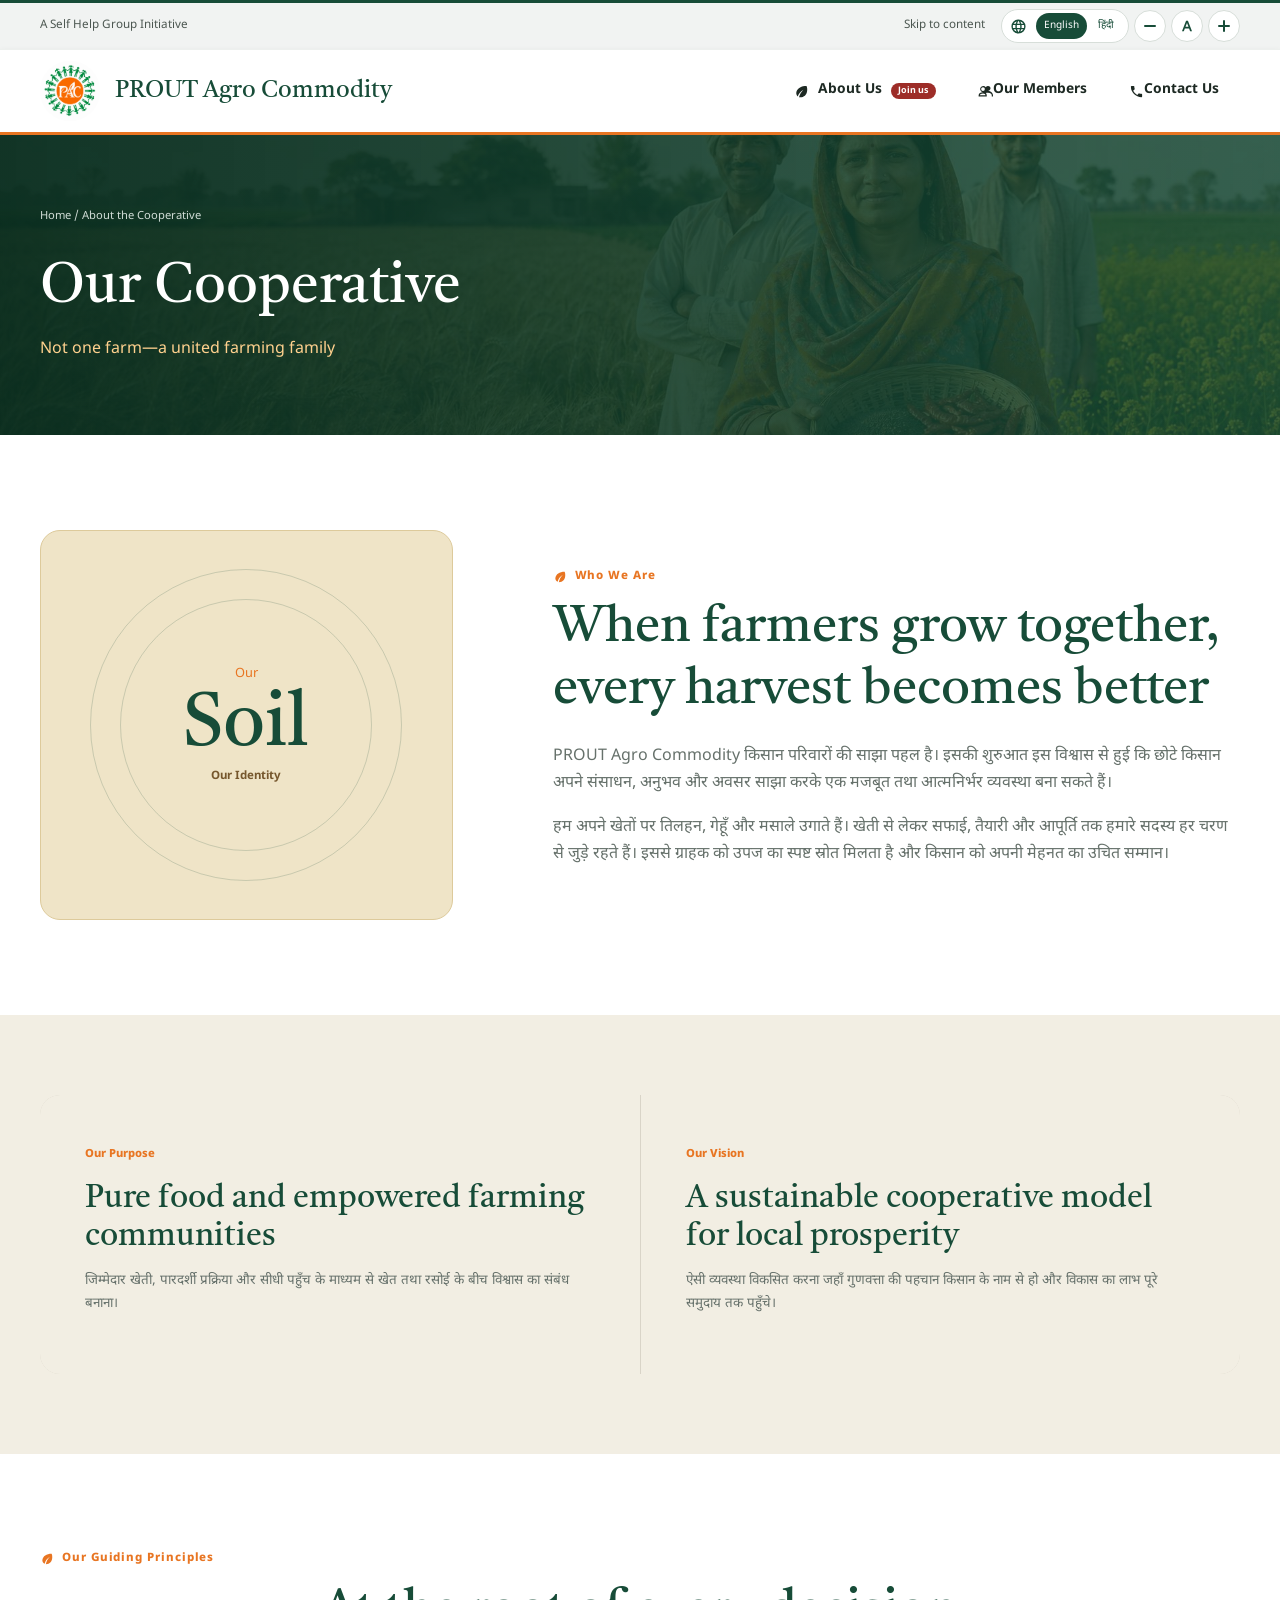
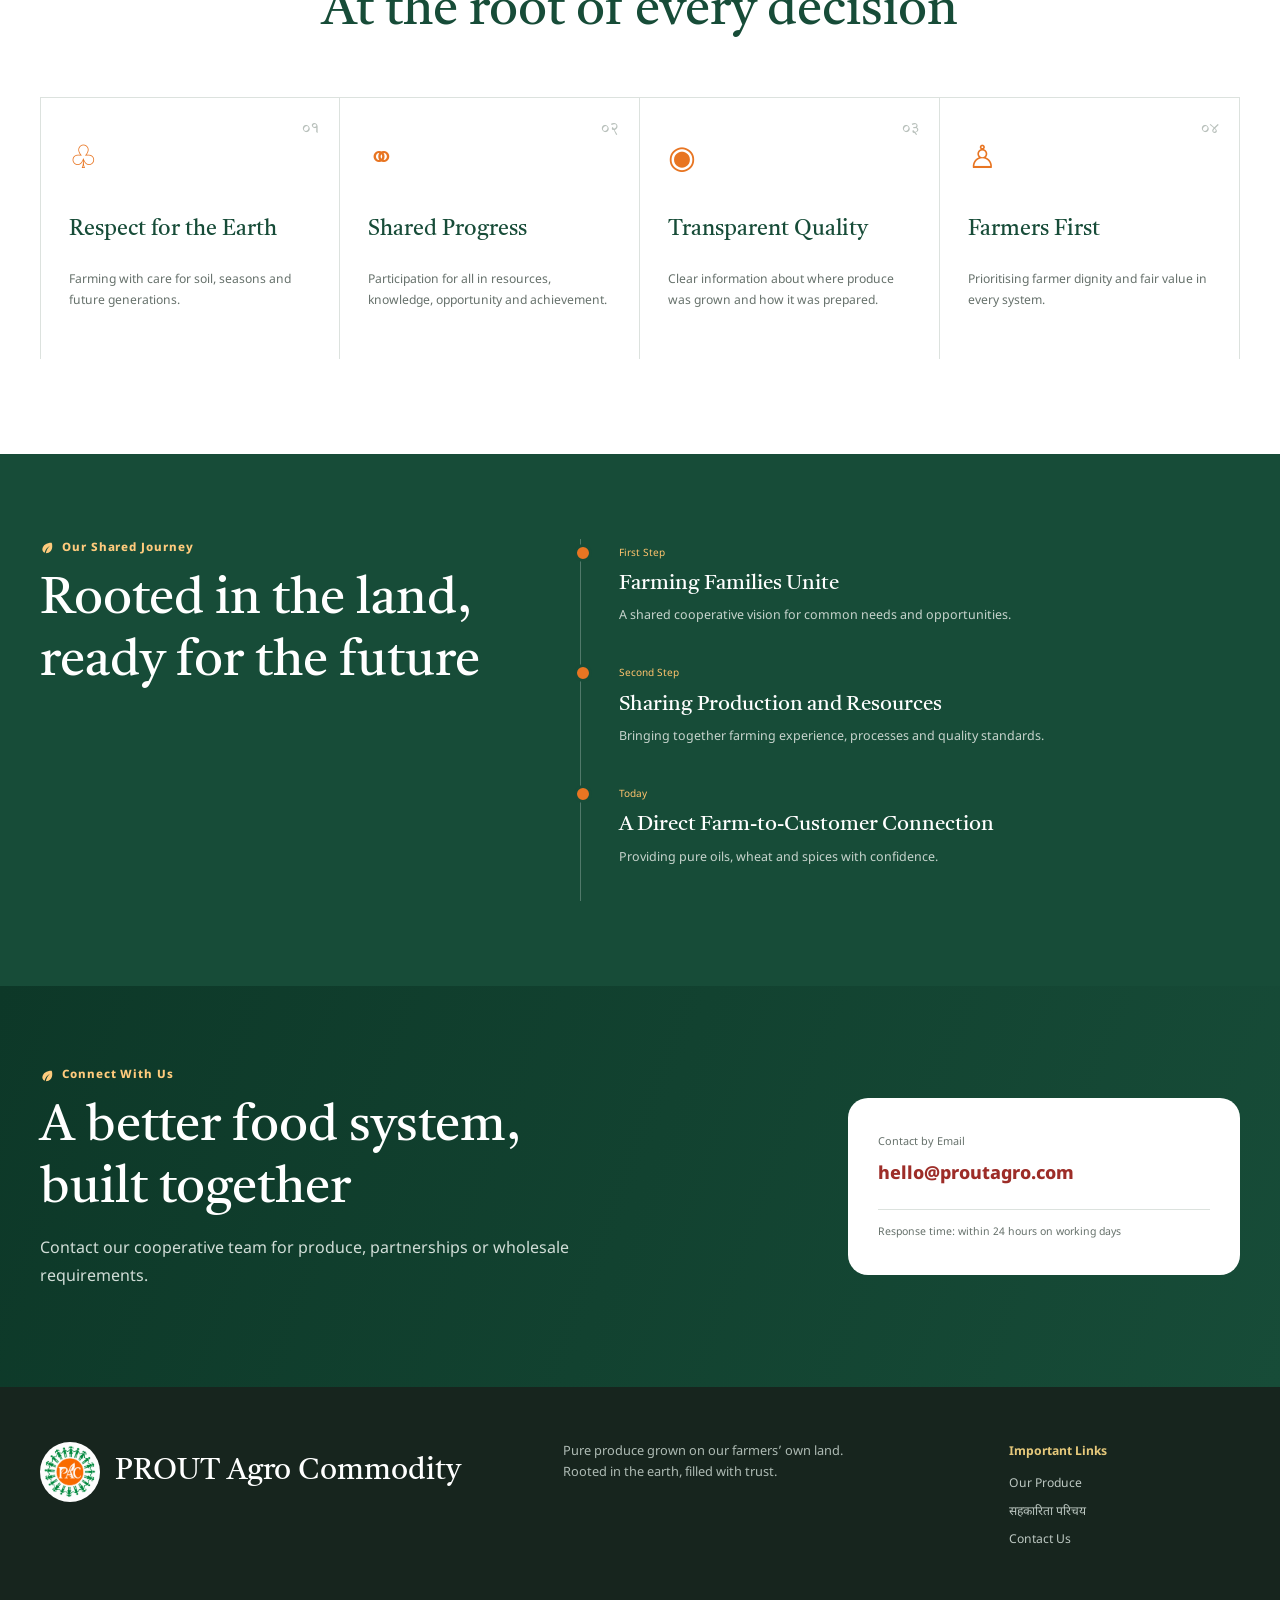
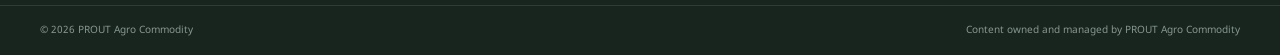
==== commit 06f9171e: "new site image" ====
--- a/pages/about.html
+++ b/pages/about.html
@@ -1,19 +1,160 @@
 <!doctype html>
 <html lang="en">
 <head>
-  <meta charset="utf-8"><meta name="viewport" content="width=device-width, initial-scale=1"><meta name="description" content="Learn about PROUT Agro Commodity, an MSME agricultural enterprise built around shared resources, responsible cultivation and honest farm produce."><meta name="keywords" content="about PROUT Agro Commodity, Indian MSME, agricultural commodities, responsible farming"><meta name="author" content="PROUT Agro Commodity"><meta name="robots" content="index, follow, max-image-preview:large"><meta name="theme-color" content="#174c38"><meta property="og:type" content="website"><meta property="og:site_name" content="PROUT Agro Commodity"><meta property="og:title" content="About PROUT Agro Commodity"><meta property="og:description" content="Meet the people and purpose behind our oils, wheat and spices."><meta property="og:image" content="../media/pages/kisan-sahkarita-hero.png"><meta property="og:image:alt" content="PROUT Agro Commodity farmers in their fields"><meta property="og:locale" content="en_IN"><meta property="og:locale:alternate" content="hi_IN"><meta name="twitter:card" content="summary_large_image"><meta name="twitter:title" content="About PROUT Agro Commodity"><meta name="twitter:description" content="A shared purpose, responsible cultivation and honest farm produce."><meta name="twitter:image" content="../media/pages/kisan-sahkarita-hero.png"><link rel="icon" type="image/png" href="../media/meta/favicon-96x96.png" sizes="96x96"><link rel="icon" type="image/svg+xml" href="../media/meta/favicon.svg"><link rel="shortcut icon" href="../media/meta/favicon.ico"><link rel="apple-touch-icon" sizes="180x180" href="../media/meta/apple-touch-icon.png"><link rel="manifest" href="../media/meta/site.webmanifest"><title>About | PROUT Agro Commodity</title><link rel="stylesheet" href="../css/style.css"><script src="../js/main.js" defer></script><script type="application/ld+json">{"@context":"https://schema.org","@type":"AboutPage","name":"About PROUT Agro Commodity","description":"The story, purpose and values of PROUT Agro Commodity.","about":{"@type":"Organization","name":"PROUT Agro Commodity","logo":"../media/logo.png"}}</script>
+    <meta charset="utf-8">
+    <meta name="viewport" content="width=device-width, initial-scale=1">
+    <meta name="description"
+          content="Learn about PROUT Agro Commodity, an MSME agricultural enterprise built around shared resources, responsible cultivation and honest farm produce.">
+    <meta name="keywords"
+          content="about PROUT Agro Commodity, Indian MSME, agricultural commodities, responsible farming">
+    <meta name="author" content="PROUT Agro Commodity">
+    <meta name="robots" content="index, follow, max-image-preview:large">
+    <meta name="theme-color" content="#174c38">
+    <meta property="og:type" content="website">
+    <meta property="og:site_name" content="PROUT Agro Commodity">
+    <meta property="og:title" content="About PROUT Agro Commodity">
+    <meta property="og:description" content="Meet the people and purpose behind our oils, wheat and spices.">
+    <meta property="og:image" content="https://proutagrocommodity.com/media/meta/og-products.png">
+    <meta property="og:image:alt" content="PAC product range with the PROUT Agro Commodity logo">
+    <meta property="og:locale" content="en_IN">
+    <meta property="og:locale:alternate" content="hi_IN">
+    <meta name="twitter:card" content="summary_large_image">
+    <meta name="twitter:title" content="About PROUT Agro Commodity">
+    <meta name="twitter:description" content="A shared purpose, responsible cultivation and honest farm produce.">
+    <meta name="twitter:image" content="https://proutagrocommodity.com/media/meta/og-products.png">
+    <link rel="icon" type="image/png" href="../media/meta/favicon-96x96.png" sizes="96x96">
+    <link rel="icon" type="image/svg+xml" href="../media/meta/favicon.svg">
+    <link rel="shortcut icon" href="../media/meta/favicon.ico">
+    <link rel="apple-touch-icon" sizes="180x180" href="../media/meta/apple-touch-icon.png">
+    <link rel="manifest" href="../media/meta/site.webmanifest">
+    <title>About | PROUT Agro Commodity</title>
+    <link rel="stylesheet" href="../css/style.css">
+    <script src="../js/main.js" defer></script>
+    <script type="application/ld+json">{
+        "@context": "https://schema.org",
+        "@type": "AboutPage",
+        "name": "About PROUT Agro Commodity",
+        "description": "The story, purpose and values of PROUT Agro Commodity.",
+        "about": {
+            "@type": "Organization",
+            "name": "PROUT Agro Commodity",
+            "logo": "../media/logo.png"
+        }
+    }</script>
 </head>
 <body>
-  <a class="skip-link" href="#mukhya">मुख्य सामग्री पर जाएँ</a>
-  <div class="top-strip"><div class="container"><span>A Self Help Group Initiative</span><div><a href="#mukhya">सामग्री पर जाएँ</a><span class="language-switch" aria-label="Language selection"><button class="active" type="button" data-language="en">English</button><button type="button" data-language="hi">हिंदी</button></span><button type="button" data-size="minus" aria-label="अक्षर छोटे करें">अ−</button><button type="button" data-size="reset" aria-label="अक्षर सामान्य करें">अ</button><button type="button" data-size="plus" aria-label="अक्षर बड़े करें">अ+</button></div></div></div>
-  <header class="site-header"><div class="container identity-row"><a class="brand" href="../index.html" aria-label="PROUT Agro Commodity home page"><span class="brand-seal" aria-hidden="true"></span><span><strong>PROUT Agro Commodity</strong></span></a></div><div class="nav-bar"><div class="container nav-wrap"><button class="nav-toggle" type="button" aria-expanded="false" aria-controls="site-nav"><span class="sr-only">मेन्यू खोलें</span><span></span><span></span><span></span></button><nav id="site-nav" class="site-nav" aria-label="मुख्य मेन्यू"><a href="../index.html">मुखपृष्ठ</a><a href="../index.html#upaj">हमारी उपज</a><a class="active" href="about.html">सहकारिता परिचय</a><a href="../index.html#prakriya">खेत से घर तक</a><a href="../index.html#sampark">संपर्क</a></nav><a class="nav-enquiry" href="../index.html#sampark">उत्पाद पूछताछ</a></div></div></header>
-  <main id="mukhya">
-    <section class="page-banner"><div class="container"><p>मुखपृष्ठ / सहकारिता परिचय</p><h1>हमारी सहकारिता</h1><span>एक खेत नहीं—एकजुट किसान परिवार</span></div></section>
-    <section class="about-lead section"><div class="container about-grid"><div class="about-mark"><span>हमारी</span><strong>मिट्टी</strong><b>हमारी पहचान</b></div><div><p class="section-tag">हम कौन हैं</p><h2>जब किसान साथ बढ़ते हैं,<br>हर फसल बेहतर होती है</h2><p>PROUT Agro Commodity किसान परिवारों की साझा पहल है। इसकी शुरुआत इस विश्वास से हुई कि छोटे किसान अपने संसाधन, अनुभव और अवसर साझा करके एक मजबूत तथा आत्मनिर्भर व्यवस्था बना सकते हैं।</p><p>हम अपने खेतों पर तिलहन, गेहूँ और मसाले उगाते हैं। खेती से लेकर सफाई, तैयारी और आपूर्ति तक हमारे सदस्य हर चरण से जुड़े रहते हैं। इससे ग्राहक को उपज का स्पष्ट स्रोत मिलता है और किसान को अपनी मेहनत का उचित सम्मान।</p></div></div></section>
-    <section class="mission"><div class="container mission-grid"><article><span>हमारा उद्देश्य</span><h2>शुद्ध भोजन और सशक्त किसान समुदाय</h2><p>जिम्मेदार खेती, पारदर्शी प्रक्रिया और सीधी पहुँच के माध्यम से खेत तथा रसोई के बीच विश्वास का संबंध बनाना।</p></article><article><span>हमारी दृष्टि</span><h2>स्थानीय समृद्धि का टिकाऊ सहकारी मॉडल</h2><p>ऐसी व्यवस्था विकसित करना जहाँ गुणवत्ता की पहचान किसान के नाम से हो और विकास का लाभ पूरे समुदाय तक पहुँचे।</p></article></div></section>
-    <section class="section values"><div class="container"><div class="center-title"><p class="section-tag">हमारे मूल सिद्धांत</p><h2>हर निर्णय की जड़ में</h2></div><div class="values-grid"><article><b>०१</b><span>♧</span><h3>धरती का सम्मान</h3><p>मिट्टी, मौसम और आने वाली पीढ़ियों को ध्यान में रखकर खेती।</p></article><article><b>०२</b><span>⚭</span><h3>साझी प्रगति</h3><p>संसाधन, ज्ञान, अवसर और उपलब्धियों में सभी की भागीदारी।</p></article><article><b>०३</b><span>◉</span><h3>स्पष्ट गुणवत्ता</h3><p>उपज कहाँ उगी और कैसे तैयार हुई—इसकी साफ जानकारी।</p></article><article><b>०४</b><span>♙</span><h3>किसान प्रथम</h3><p>हर व्यवस्था में किसान की गरिमा और उचित मूल्य को प्राथमिकता।</p></article></div></div></section>
-    <section class="history"><div class="container history-grid"><div><p class="section-tag light">हमारी साझा यात्रा</p><h2>भूमि से जुड़ाव,<br>भविष्य की तैयारी</h2></div><ol><li><span>पहला चरण</span><strong>किसान परिवारों का जुड़ना</strong><p>साझी आवश्यकताओं और अवसरों के लिए एक सहकारी विचार पर सहमति।</p></li><li><span>दूसरा चरण</span><strong>उत्पादन और संसाधन साझा करना</strong><p>खेती के अनुभव, प्रक्रियाओं और गुणवत्ता मानकों को एक साथ लाना।</p></li><li><span>आज</span><strong>खेत से ग्राहक तक सीधा संबंध</strong><p>शुद्ध तेल, गेहूँ और मसालों को भरोसे के साथ उपलब्ध कराना।</p></li></ol></div></section>
-    <section class="contact"><div class="container contact-grid"><div><p class="section-tag light">हमसे जुड़ें</p><h2>एक बेहतर खाद्य व्यवस्था,<br>मिलकर बनाएँ</h2><p>उत्पाद, साझेदारी या थोक आवश्यकता के लिए हमारी सहकारी टीम से संपर्क करें।</p></div><div class="contact-card"><span>ईमेल द्वारा संपर्क</span><a href="mailto:hello@proutagro.com">hello@proutagro.com</a><hr><small>उत्तर का समय: कार्यदिवस में २४ घंटे के भीतर</small></div></div></section>
-  </main>
-  <footer><div class="container footer-main"><a class="brand footer-brand" href="../index.html"><span class="brand-seal" aria-hidden="true"></span><span><strong>PROUT Agro Commodity</strong></span></a><p>किसानों की अपनी भूमि पर उगाई शुद्ध उपज।<br>धरती से जुड़ी, विश्वास से भरी।</p><div><strong>महत्वपूर्ण कड़ियाँ</strong><a href="../index.html#upaj">हमारी उपज</a><a href="about.html">सहकारिता परिचय</a><a href="../index.html#sampark">संपर्क</a></div></div><div class="footer-bottom"><div class="container"><span>© <span data-year></span> PROUT Agro Commodity</span><span>सामग्री का स्वामित्व एवं प्रबंधन: PROUT Agro Commodity</span></div></div></footer>
-</body></html>
+<a class="skip-link" href="#mukhya">मुख्य सामग्री पर जाएँ</a>
+<div class="top-strip">
+    <div class="container"><span>A Self Help Group Initiative</span>
+        <div><a href="#mukhya">सामग्री पर जाएँ</a><span class="language-switch" aria-label="Language selection"><button
+                class="active" type="button" data-language="en">English</button><button type="button"
+                                                                                        data-language="hi">हिंदी</button></span>
+            <button type="button" data-size="minus" aria-label="अक्षर छोटे करें">अ−</button>
+            <button type="button" data-size="reset" aria-label="अक्षर सामान्य करें">अ</button>
+            <button type="button" data-size="plus" aria-label="अक्षर बड़े करें">अ+</button>
+        </div>
+    </div>
+</div>
+<header class="site-header">
+    <div class="container identity-row"><a class="brand" href="../index.html"
+                                           aria-label="PROUT Agro Commodity home page"><span class="brand-seal"
+                                                                                             aria-hidden="true"></span><span><strong>PROUT Agro Commodity</strong></span></a>
+    </div>
+    <div class="nav-bar">
+        <div class="container nav-wrap">
+            <button class="nav-toggle" type="button" aria-expanded="false" aria-controls="site-nav"><span
+                    class="sr-only">मेन्यू खोलें</span><span></span><span></span><span></span></button>
+            <nav id="site-nav" class="site-nav" aria-label="मुख्य मेन्यू"><a href="../index.html">मुखपृष्ठ</a><a
+                    href="../index.html#upaj">हमारी उपज</a><a class="active" href="about.html">सहकारिता परिचय</a><a
+                    href="../index.html#prakriya">खेत से घर तक</a><a href="../index.html#sampark">संपर्क</a></nav>
+            <a class="nav-enquiry" href="../index.html#sampark">उत्पाद पूछताछ</a></div>
+    </div>
+</header>
+<main id="mukhya">
+    <section class="page-banner">
+        <div class="container"><p>मुखपृष्ठ / सहकारिता परिचय</p>
+            <h1>हमारी सहकारिता</h1><span>एक खेत नहीं—एकजुट किसान परिवार</span></div>
+    </section>
+    <section class="about-lead section">
+        <div class="container about-grid">
+            <div class="about-mark"><span>हमारी</span><strong>मिट्टी</strong><b>हमारी पहचान</b></div>
+            <div><p class="section-tag">हम कौन हैं</p>
+                <h2>जब किसान साथ बढ़ते हैं,<br>हर फसल बेहतर होती है</h2>
+                <p>PROUT Agro Commodity किसान परिवारों की साझा पहल है। इसकी शुरुआत इस विश्वास से हुई कि छोटे किसान अपने
+                    संसाधन, अनुभव और अवसर साझा करके एक मजबूत तथा आत्मनिर्भर व्यवस्था बना सकते हैं।</p>
+                <p>हम अपने खेतों पर तिलहन, गेहूँ और मसाले उगाते हैं। खेती से लेकर सफाई, तैयारी और आपूर्ति तक हमारे सदस्य
+                    हर चरण से जुड़े रहते हैं। इससे ग्राहक को उपज का स्पष्ट स्रोत मिलता है और किसान को अपनी मेहनत का उचित
+                    सम्मान।</p></div>
+        </div>
+    </section>
+    <section class="mission">
+        <div class="container mission-grid">
+            <article><span>हमारा उद्देश्य</span>
+                <h2>शुद्ध भोजन और सशक्त किसान समुदाय</h2>
+                <p>जिम्मेदार खेती, पारदर्शी प्रक्रिया और सीधी पहुँच के माध्यम से खेत तथा रसोई के बीच विश्वास का संबंध
+                    बनाना।</p></article>
+            <article><span>हमारी दृष्टि</span>
+                <h2>स्थानीय समृद्धि का टिकाऊ सहकारी मॉडल</h2>
+                <p>ऐसी व्यवस्था विकसित करना जहाँ गुणवत्ता की पहचान किसान के नाम से हो और विकास का लाभ पूरे समुदाय तक
+                    पहुँचे।</p></article>
+        </div>
+    </section>
+    <section class="section values">
+        <div class="container">
+            <div class="center-title"><p class="section-tag">हमारे मूल सिद्धांत</p>
+                <h2>हर निर्णय की जड़ में</h2></div>
+            <div class="values-grid">
+                <article><b>०१</b><span>♧</span>
+                    <h3>धरती का सम्मान</h3>
+                    <p>मिट्टी, मौसम और आने वाली पीढ़ियों को ध्यान में रखकर खेती।</p></article>
+                <article><b>०२</b><span>⚭</span>
+                    <h3>साझी प्रगति</h3>
+                    <p>संसाधन, ज्ञान, अवसर और उपलब्धियों में सभी की भागीदारी।</p></article>
+                <article><b>०३</b><span>◉</span>
+                    <h3>स्पष्ट गुणवत्ता</h3>
+                    <p>उपज कहाँ उगी और कैसे तैयार हुई—इसकी साफ जानकारी।</p></article>
+                <article><b>०४</b><span>♙</span>
+                    <h3>किसान प्रथम</h3>
+                    <p>हर व्यवस्था में किसान की गरिमा और उचित मूल्य को प्राथमिकता।</p></article>
+            </div>
+        </div>
+    </section>
+    <section class="history">
+        <div class="container history-grid">
+            <div><p class="section-tag light">हमारी साझा यात्रा</p>
+                <h2>भूमि से जुड़ाव,<br>भविष्य की तैयारी</h2></div>
+            <ol>
+                <li><span>पहला चरण</span><strong>किसान परिवारों का जुड़ना</strong>
+                    <p>साझी आवश्यकताओं और अवसरों के लिए एक सहकारी विचार पर सहमति।</p></li>
+                <li><span>दूसरा चरण</span><strong>उत्पादन और संसाधन साझा करना</strong>
+                    <p>खेती के अनुभव, प्रक्रियाओं और गुणवत्ता मानकों को एक साथ लाना।</p></li>
+                <li><span>आज</span><strong>खेत से ग्राहक तक सीधा संबंध</strong>
+                    <p>शुद्ध तेल, गेहूँ और मसालों को भरोसे के साथ उपलब्ध कराना।</p></li>
+            </ol>
+        </div>
+    </section>
+    <section class="contact">
+        <div class="container contact-grid">
+            <div><p class="section-tag light">हमसे जुड़ें</p>
+                <h2>एक बेहतर खाद्य व्यवस्था,<br>मिलकर बनाएँ</h2>
+                <p>उत्पाद, साझेदारी या थोक आवश्यकता के लिए हमारी सहकारी टीम से संपर्क करें।</p></div>
+            <div class="contact-card"><span>ईमेल द्वारा संपर्क</span><a href="mailto:hello@proutagro.com">hello@proutagro.com</a>
+                <hr>
+                <small>उत्तर का समय: कार्यदिवस में २४ घंटे के भीतर</small></div>
+        </div>
+    </section>
+</main>
+<footer>
+    <div class="container footer-main"><a class="brand footer-brand" href="../index.html"><span class="brand-seal"
+                                                                                                aria-hidden="true"></span><span><strong>PROUT Agro Commodity</strong></span></a>
+        <p>किसानों की अपनी भूमि पर उगाई शुद्ध उपज।<br>धरती से जुड़ी, विश्वास से भरी।</p>
+        <div><strong>महत्वपूर्ण कड़ियाँ</strong><a href="../index.html#upaj">हमारी उपज</a><a href="about.html">सहकारिता
+            परिचय</a><a href="../index.html#sampark">संपर्क</a></div>
+    </div>
+    <div class="footer-bottom">
+        <div class="container"><span>© <span data-year></span> PROUT Agro Commodity</span><span>सामग्री का स्वामित्व एवं प्रबंधन: PROUT Agro Commodity</span>
+        </div>
+    </div>
+</footer>
+</body>
+</html>
--- a/css/style.css
+++ b/css/style.css
@@ -1,5 +1,5 @@
-@import url('https://fonts.googleapis.com/css2?family=Noto+Sans+Devanagari:wght@400;500;600;700;800&family=Tiro+Devanagari+Hindi:ital@0;1&display=swap');
-:root{--green:#174c38;--green2:#0d3828;--saffron:#e87522;--gold:#dca431;--cream:#f7f3e8;--paper:#fff;--ink:#1d2923;--muted:#66716b;--line:#dce2de;--red:#9d2d28;--dev:"Noto Sans Devanagari",sans-serif;--serif:"Tiro Devanagari Hindi",serif}*{box-sizing:border-box}html{scroll-behavior:smooth}body{margin:0;font-family:var(--dev);color:var(--ink);background:#fff;line-height:1.7}a{text-decoration:none;color:inherit}button,input{font:inherit}.container{width:min(1200px,calc(100% - 40px));margin:auto}.skip-link{position:absolute;left:-9999px;background:#fff;padding:8px;z-index:99}.skip-link:focus{left:8px}.sr-only{position:absolute;width:1px;height:1px;padding:0;margin:-1px;overflow:hidden;clip:rect(0,0,0,0);white-space:nowrap;border:0}
+@import url('https://fonts.googleapis.com/css2?family=Mukta:wght@400;500;600;700;800&family=Noto+Sans+Devanagari:wght@400;500;600;700;800&family=Noto+Serif+Devanagari:wght@400;500;600;700&family=Tiro+Devanagari+Hindi:ital@0;1&display=swap');
+:root{--green:#174c38;--green2:#0d3828;--saffron:#e87522;--gold:#dca431;--cream:#f7f3e8;--paper:#fff;--ink:#1d2923;--muted:#66716b;--line:#dce2de;--red:#9d2d28;--dev:"Noto Sans Devanagari",sans-serif;--serif:"Tiro Devanagari Hindi",serif}html[lang="hi"]{--dev:"Mukta",sans-serif;--serif:"Noto Serif Devanagari",serif}*{box-sizing:border-box}html{scroll-behavior:smooth}body{margin:0;font-family:var(--dev);color:var(--ink);background:#fff;line-height:1.7}a{text-decoration:none;color:inherit}button,input{font:inherit}.container{width:min(1200px,calc(100% - 40px));margin:auto}.skip-link{position:absolute;left:-9999px;background:#fff;padding:8px;z-index:99}.skip-link:focus{left:8px}.sr-only{position:absolute;width:1px;height:1px;padding:0;margin:-1px;overflow:hidden;clip:rect(0,0,0,0);white-space:nowrap;border:0}
 .top-strip{background:#f1f3f2;border-top:3px solid var(--green);font-size:.73rem;color:#4c5751}.top-strip .container{height:34px;display:flex;align-items:center;justify-content:space-between}.top-strip .container>div{display:flex;align-items:center;height:100%}.top-strip a{padding:0 15px;border-right:1px solid #ccd2ce}.top-strip button{height:100%;min-width:33px;border:0;border-right:1px solid #ccd2ce;background:transparent;color:var(--green);cursor:pointer}.site-header{background:#fff}.identity-row{height:112px;display:flex;align-items:center;justify-content:space-between;gap:35px}.brand{display:flex;align-items:center;gap:15px}.brand-seal{width:62px;height:62px;border:2px solid var(--green);border-radius:50%;position:relative;display:grid;place-items:center;background:#f5f1dc;color:var(--green)}.brand-seal:after{content:"";position:absolute;inset:4px;border:1px dashed var(--green);border-radius:50%}.brand-seal i,.brand-seal b{font-style:normal;font-family:var(--serif);font-size:21px;position:relative;z-index:1}.brand-seal b{color:var(--saffron);margin-left:-5px}.brand>span:last-child{display:flex;flex-direction:column;line-height:1.2}.brand strong{font-family:var(--serif);font-size:1.9rem;color:var(--green);font-weight:400}.brand small{font-size:.72rem;color:#5b665f;letter-spacing:.08em;margin-top:5px}.search{display:flex;border-bottom:2px solid var(--red);width:260px}.search input{border:0;background:transparent;padding:9px;width:100%;outline:none;font-size:.78rem}.search button{border:0;background:transparent;color:var(--red);font-size:1.2rem}.identity-badge{border-left:1px solid var(--line);padding-left:25px;display:flex;flex-direction:column;text-align:right;line-height:1.15;color:var(--green)}.identity-badge span{font-size:.7rem}.identity-badge strong{font-family:var(--serif);font-size:1.4rem;color:var(--saffron);font-weight:400}.identity-badge small{font-size:.6rem;margin-top:5px}.nav-bar{border-top:1px solid #edf0ee;border-bottom:3px solid var(--saffron);box-shadow:0 2px 6px rgba(20,50,35,.08)}.nav-wrap{height:58px;display:flex;align-items:stretch;justify-content:space-between}.site-nav{display:flex;align-items:stretch}.site-nav a{display:flex;align-items:center;padding:0 24px;font-weight:700;font-size:.86rem;border-right:1px solid #edf0ee;position:relative}.site-nav a:first-child{border-left:1px solid #edf0ee}.site-nav a.active,.site-nav a:hover{color:var(--red);background:#fbf7f2}.site-nav a.active:after{content:"";height:4px;background:var(--red);position:absolute;bottom:-3px;left:18px;right:18px}.nav-enquiry{display:flex;align-items:center;background:var(--green);color:white;padding:0 22px;font-size:.8rem;font-weight:700}.nav-toggle{display:none;border:0;background:transparent}.nav-toggle span:not(.sr-only){display:block;width:25px;height:2px;background:var(--green);margin:5px}
 .hero{height:590px;position:relative;overflow:hidden;background:#e8dfca}.hero>img{width:100%;height:100%;object-fit:cover;object-position:center}.hero-shade{position:absolute;inset:0;background:linear-gradient(90deg,rgba(8,31,22,.83) 0%,rgba(8,31,22,.48) 35%,transparent 61%)}.hero-content{position:absolute;inset:0;display:flex;justify-content:center;flex-direction:column;color:white}.hero-kicker{display:inline-block;font-size:.78rem;letter-spacing:.08em;color:#ffe3a3;font-weight:700;margin:0 0 14px}.hero h1{font-family:var(--serif);font-size:clamp(3.4rem,6vw,6rem);font-weight:400;line-height:1.06;margin:0;text-shadow:0 2px 3px rgba(0,0,0,.15)}.hero h1 span{color:#ffb14d}.hero-content>p:not(.hero-kicker){max-width:580px;font-size:1.1rem;margin:22px 0 30px;color:#f2f5f3}.hero-actions{display:flex;gap:12px}.button{padding:13px 23px;font-weight:700;font-size:.86rem;display:inline-flex;align-items:center;justify-content:center;border-radius:2px}.saffron{background:var(--saffron);color:white}.outline{color:white;border:1px solid rgba(255,255,255,.72)}.pale{background:#fff;color:var(--green)}.hero-dots{position:absolute;bottom:22px;left:50%;display:flex;gap:8px}.hero-dots i{width:9px;height:9px;border-radius:50%;background:rgba(255,255,255,.6)}.hero-dots .current{width:26px;border-radius:5px;background:var(--saffron)}
 .notice{height:48px;background:#eee;color:#27322c;border-bottom:1px solid #d6dad7;font-size:.76rem}.notice .container{height:100%;display:flex;align-items:center}.notice strong{height:100%;display:flex;align-items:center;gap:7px;white-space:nowrap;color:white;background:var(--red);padding:0 20px;position:relative}.notice strong:after{content:"";position:absolute;right:-12px;border-top:24px solid transparent;border-bottom:24px solid transparent;border-left:12px solid var(--red)}.ticker{overflow:hidden;margin-left:28px;white-space:nowrap}.ticker p{margin:0;animation:ticker 24s linear infinite}@keyframes ticker{from{transform:translateX(25%)}to{transform:translateX(-100%)}}.quick-links{background:#fff;border-bottom:1px solid var(--line);box-shadow:0 6px 15px rgba(20,50,35,.06)}.quick-grid{display:grid;grid-template-columns:repeat(4,1fr)}.quick-grid>a{min-height:105px;display:flex;align-items:center;gap:16px;padding:15px 30px;border-right:1px solid var(--line)}.quick-grid>a:first-child{border-left:1px solid var(--line)}.quick-icon{width:46px;height:46px;border-radius:50%;display:grid;place-items:center;background:#f5eee1;color:var(--saffron);font-size:1.4rem}.quick-grid a>span:last-child{display:flex;flex-direction:column}.quick-grid strong{font-size:.94rem;color:var(--green)}.quick-grid small{font-size:.67rem;color:var(--muted)}
